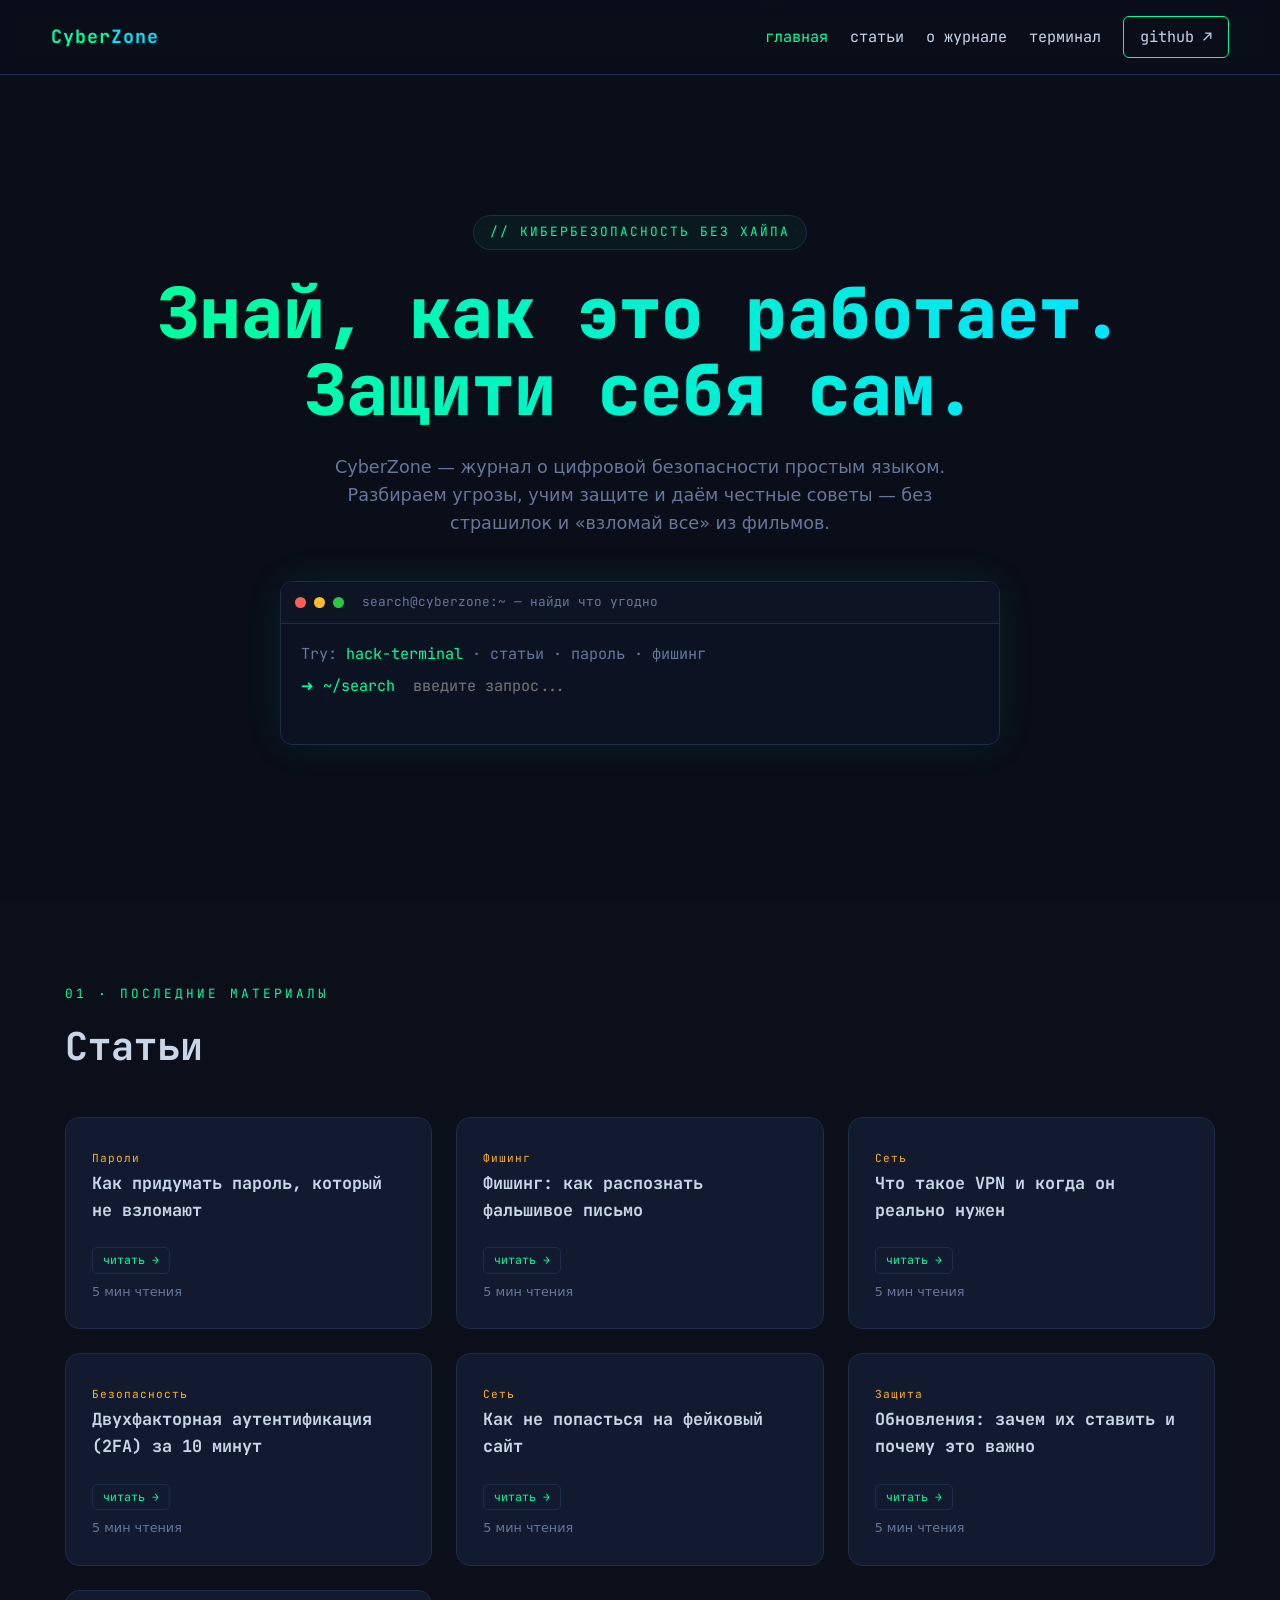
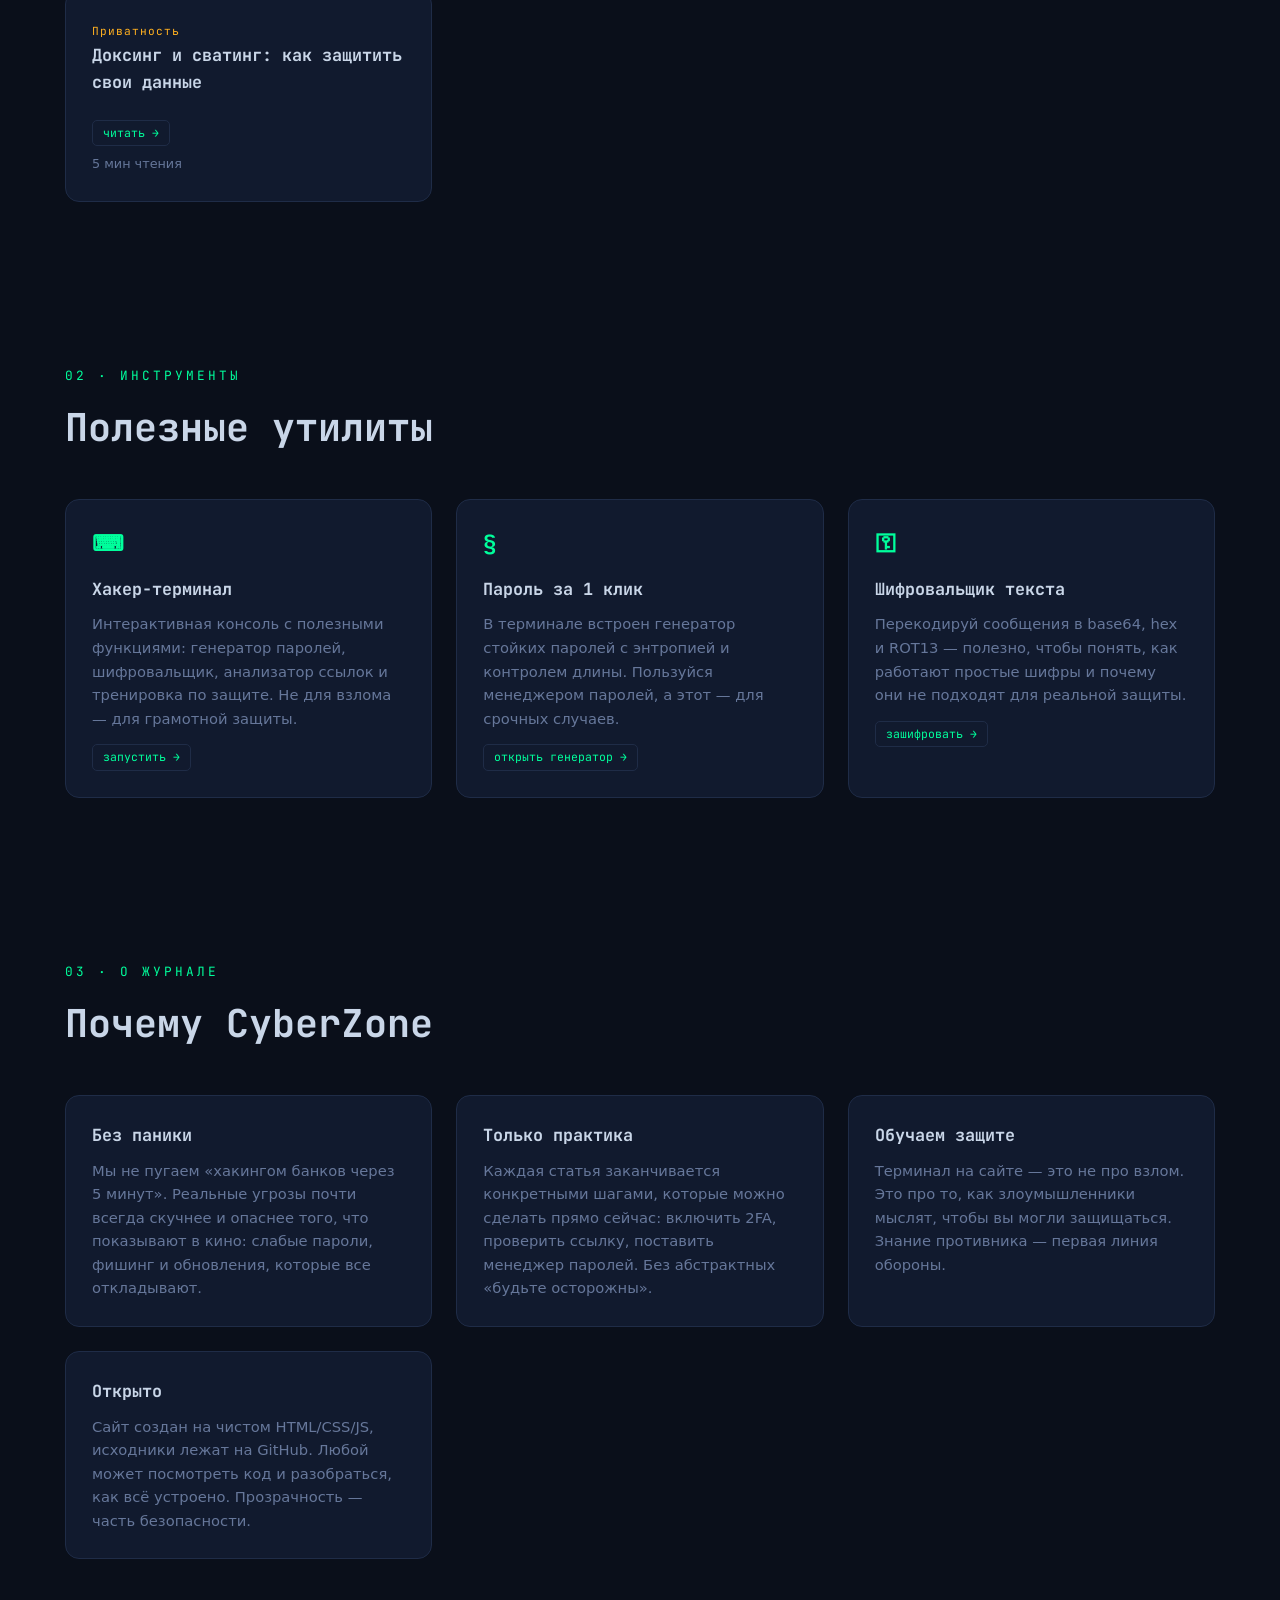
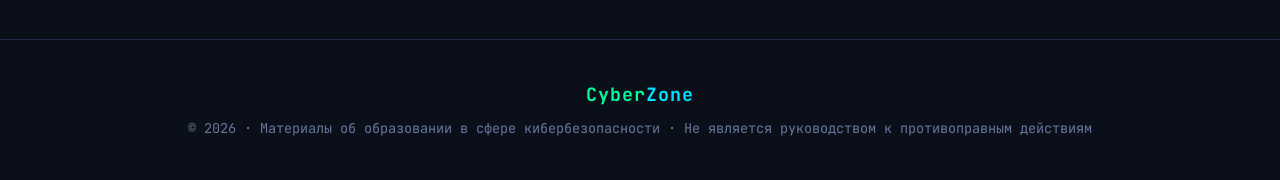
==== index.html @ 34a139d7 "CyberZone: ???????? ?????? ? ???????? ? ?????? ??????" ====
<!DOCTYPE html>
<html lang="ru">
<head>
<meta charset="UTF-8">
<meta name="viewport" content="width=device-width, initial-scale=1.0">
<meta name="description" content="CyberZone — журнал о кибербезопасности: статьи, утилиты, интерактивный хакер-терминал.">
<title>CyberZone — кибербезопасность без хайпа</title>
<link rel="stylesheet" href="css/style.css">
<link rel="preconnect" href="https://fonts.googleapis.com">
<link href="https://fonts.googleapis.com/css2?family=JetBrains+Mono:wght@400;700;800&display=swap" rel="stylesheet">
</head>
<body>
<canvas id="matrix"></canvas>

<nav>
  <a href="index.html" class="logo">Cyber<b>Zone</b></a>
  <div class="links">
    <a href="index.html">главная</a>
    <a href="index.html#articles">статьи</a>
    <a href="index.html#about">о журнале</a>
    <a href="hack-terminal.html">терминал</a>
    <a href="https://github.com" target="_blank" rel="noopener" class="gh-btn">github ↗</a>
  </div>
</nav>

<header class="hero">
  <span class="badge">// КИБЕРБЕЗОПАСНОСТЬ БЕЗ ХАЙПА</span>
  <h1>Знай, как это работает.<br>Защити себя сам.</h1>
  <p class="sub">CyberZone — журнал о цифровой безопасности простым языком. Разбираем угрозы, учим защите и даём честные советы — без страшилок и «взломай все» из фильмов.</p>

  <!-- Поисковая строка -->
  <div class="terminal-window" id="searchBox">
    <div class="tw-bar">
      <span class="dot r"></span><span class="dot y"></span><span class="dot g"></span>
      <span class="title">search@cyberzone:~ — найди что угодно</span>
    </div>
    <div class="tw-body">
      <div class="tw-line">Try: <span style="color:#00ff9c">hack-terminal</span> · статьи · пароль · фишинг</div>
      <div style="margin-top:8px">
        <span class="tw-prompt">➜ ~/search&nbsp;</span>
        <input id="searchInput" class="term-input" placeholder="введите запрос..." autocomplete="off">
      </div>
      <div id="searchResults" style="display:none"></div>
    </div>
  </div>
</header>

<section id="articles">
  <div class="wrap">
    <span class="sec-label">01 · Последние материалы</span>
    <h2 class="sec-title">Статьи</h2>
    <div class="grid g3" id="articlesGrid"><!-- инжектится из __ARTICLES__ --></div>
  </div>
</section>

<section id="tools-preview">
  <div class="wrap">
    <span class="sec-label">02 · Инструменты</span>
    <h2 class="sec-title">Полезные утилиты</h2>
    <div class="grid g3">
      <div class="card">
        <span class="icon">⌨</span>
        <h3>Хакер-терминал</h3>
        <p>Интерактивная консоль с полезными функциями: генератор паролей, шифровальщик, анализатор ссылок и тренировка по защите. Не для взлома — для грамотной защиты.</p>
        <a href="hack-terminal.html" class="sa"><span class="tag">запустить →</span></a>
      </div>
      <div class="card">
        <span class="icon">§</span>
        <h3>Пароль за 1 клик</h3>
        <p>В терминале встроен генератор стойких паролей с энтропией и контролем длины. Пользуйся менеджером паролей, а этот — для срочных случаев.</p>
        <a href="hack-terminal.html#password" class="sa"><span class="tag">открыть генератор →</span></a>
      </div>
      <div class="card">
        <span class="icon">⚿</span>
        <h3>Шифровальщик текста</h3>
        <p>Перекодируй сообщения в base64, hex и ROT13 — полезно, чтобы понять, как работают простые шифры и почему они не подходят для реальной защиты.</p>
        <a href="hack-terminal.html#cipher" class="sa"><span class="tag">зашифровать →</span></a>
      </div>
    </div>
  </div>
</section>

<section id="about">
  <div class="wrap">
    <span class="sec-label">03 · О журнале</span>
    <h2 class="sec-title">Почему CyberZone</h2>
    <div class="grid g2">
      <div class="card">
        <h3>Без паники</h3>
        <p>Мы не пугаем «хакингом банков через 5 минут». Реальные угрозы почти всегда скучнее и опаснее того, что показывают в кино: слабые пароли, фишинг и обновления, которые все откладывают.</p>
      </div>
      <div class="card">
        <h3>Только практика</h3>
        <p>Каждая статья заканчивается конкретными шагами, которые можно сделать прямо сейчас: включить 2FA, проверить ссылку, поставить менеджер паролей. Без абстрактных «будьте осторожны».</p>
      </div>
      <div class="card">
        <h3>Обучаем защите</h3>
        <p>Терминал на сайте — это не про взлом. Это про то, как злоумышленники мыслят, чтобы вы могли защищаться. Знание противника — первая линия обороны.</p>
      </div>
      <div class="card">
        <h3>Открыто</h3>
        <p>Сайт создан на чистом HTML/CSS/JS, исходники лежат на GitHub. Любой может посмотреть код и разобраться, как всё устроено. Прозрачность — часть безопасности.</p>
      </div>
    </div>
  </div>
</section>

<footer>
  <span class="logo">Cyber<b>Zone</b></span><br>
  © 2026 · Материалы об образовании в сфере кибербезопасности · Не является руководством к противоправным действиям
</footer>

<script>
window.__ARTICLES__=[
  {title:'Как придумать пароль, который не взломают', cat:'Пароли', file:'article-password', keywords:['пароль','password','2fa','взлом']},
  {title:'Фишинг: как распознать фальшивое письмо', cat:'Фишинг', file:'article-phishing', keywords:['фишинг','письмо','ссылка','обман']},
  {title:'Что такое VPN и когда он реально нужен', cat:'Сеть', file:'article-vpn', keywords:['vpn','сеть','анонимность','интернет']},
  {title:'Двухфакторная аутентификация (2FA) за 10 минут', cat:'Безопасность', file:'article-2fa', keywords:['2fa','аутентификация','смс','приложение']},
  {title:'Как не попасться на фейковый сайт', cat:'Сеть', file:'article-fakesite', keywords:['фейк','сайт','мошенники','домен']},
  {title:'Обновления: зачем их ставить и почему это важно', cat:'Защита', file:'article-updates', keywords:['обновление','патч','уязвимость','windows']},
  {title:'Доксинг и сватинг: как защитить свои данные', cat:'Приватность', file:'article-doxxing', keywords:['доксинг','докс','сватинг','приватность','личные данные','сваты']}
];
</script>
<script>
(function(){
  var grid=document.getElementById('articlesGrid');
  var arts=window.__ARTICLES__||[];
  window.__ARTICLES__=arts;
  arts.forEach(function(a){
    var c=document.createElement('div');
    c.className='card article-card';
    c.innerHTML=
      '<span class="cat">'+a.cat+'</span>'+
      '<h3>'+a.title+'</h3>'+
      '<a href="'+a.file+'.html"><span class="tag">читать →</span></a>'+
      '<div class="meta">5 мин чтения</div>';
    grid.appendChild(c);
  });
})();
</script>
<script src="js/main.js"></script>
</body>
</html>
---- css/style.css ----
:root{
  --bg:#0a0f1a;
  --bg2:#0d1424;
  --panel:#111a2e;
  --panel2:#16203a;
  --green:#00ff9c;
  --green-dim:#00b56c;
  --cyan:#00e5ff;
  --red:#ff4d6d;
  --orange:#ffb020;
  --text:#c9d6e8;
  --muted:#66779a;
  --line:#1f2c47;
  --mono:"JetBrains Mono","Consolas","Courier New",monospace;
  --sans:"Inter","Segoe UI",system-ui,sans-serif;
}
*{box-sizing:border-box;margin:0;padding:0}
html{scroll-behavior:smooth}
body{
  background:var(--bg);
  color:var(--text);
  font-family:var(--sans);
  line-height:1.6;
  overflow-x:hidden;
}
a{color:var(--cyan);text-decoration:none}
a:hover{text-decoration:underline}
::selection{background:rgba(0,255,156,.25)}
/* фоновый дождь */
#matrix{
  position:fixed;inset:0;z-index:0;
  opacity:.16;pointer-events:none;
}
/* навигация */
nav{
  position:fixed;top:0;left:0;right:0;z-index:50;
  display:flex;align-items:center;justify-content:space-between;
  padding:16px 4%;background:rgba(10,15,26,.85);
  backdrop-filter:blur(10px);border-bottom:1px solid var(--line);
}
.logo{font-family:var(--mono);font-weight:700;font-size:1.15rem;color:var(--green);letter-spacing:1px}
.logo b{color:var(--cyan)}
nav .links{display:flex;gap:22px;align-items:center}
nav .links a{color:var(--text);font-size:.95rem;font-family:var(--mono)}
nav .links a:hover{color:var(--green)}
.gh-btn{
  font-family:var(--mono);font-size:.85rem;
  padding:8px 16px;border:1px solid var(--green);
  color:var(--green);border-radius:6px;
}
.gh-btn:hover{background:rgba(0,255,156,.1);text-decoration:none}
/* герой */
.hero{
  position:relative;z-index:1;min-height:100vh;
  display:flex;flex-direction:column;justify-content:center;align-items:center;
  padding:120px 5% 60px;text-align:center;
}
.badge{
  font-family:var(--mono);font-size:.8rem;letter-spacing:2px;
  color:var(--green);border:1px solid var(--line);
  background:rgba(0,255,156,.05);padding:6px 16px;border-radius:999px;
  margin-bottom:24px;
}
.hero h1{
  font-size:clamp(2.2rem,6vw,4.4rem);
  font-family:var(--mono);
  font-weight:800;line-height:1.1;
  background:linear-gradient(90deg,var(--green),var(--cyan));
  -webkit-background-clip:text;background-clip:text;-webkit-text-fill-color:transparent;
}
.hero p.sub{max-width:640px;margin:24px auto 0;color:var(--muted);font-size:1.1rem}
.terminal-window{
  margin-top:44px;max-width:720px;width:100%;
  background:rgba(13,20,36,.9);border:1px solid var(--line);
  border-radius:12px;overflow:hidden;text-align:left;
  box-shadow:0 0 40px rgba(0,255,156,.08);
}
.tw-bar{
  display:flex;align-items:center;gap:8px;padding:10px 14px;
  background:#0d1424;border-bottom:1px solid var(--line);
}
.tw-bar .dot{width:11px;height:11px;border-radius:50%}
.tw-bar .r{background:#ff5f57}.tw-bar .y{background:#febc2e}.tw-bar .g{background:#28c840}
.tw-bar span.title{margin-left:10px;font-family:var(--mono);font-size:.8rem;color:var(--muted)}
.tw-body{padding:18px 20px;font-family:var(--mono);font-size:.95rem;min-height:120px}
.tw-line{color:var(--muted)}
.tw-prompt{color:var(--green)}
.term-input{
  background:transparent;border:none;outline:none;color:var(--green);
  font-family:var(--mono);font-size:.95rem;width:60%;caret-color:var(--green);
}
/* секции */
section{position:relative;z-index:1;padding:80px 5%}
.wrap{max-width:1150px;margin:0 auto}
.sec-label{font-family:var(--mono);font-size:.8rem;color:var(--green);letter-spacing:3px;text-transform:uppercase}
.sec-title{font-size:clamp(1.6rem,3.5vw,2.4rem);font-family:var(--mono);font-weight:700;margin:10px 0 40px}
.grid{display:grid;gap:24px}
.g2{grid-template-columns:repeat(auto-fit,minmax(280px,1fr))}
.g3{grid-template-columns:repeat(auto-fit,minmax(300px,1fr))}
.card{
  background:var(--panel);border:1px solid var(--line);border-radius:14px;
  padding:26px;transition:.25s;position:relative;overflow:hidden;
}
.card:hover{transform:translateY(-4px);border-color:var(--green);box-shadow:0 10px 40px rgba(0,255,156,.12)}
.card .icon{font-family:var(--mono);color:var(--green);font-size:1.4rem;font-weight:700;display:block;margin-bottom:14px}
.card h3{font-family:var(--mono);font-size:1.05rem;margin-bottom:10px}
.card p{color:var(--muted);font-size:.92rem}
.card .tag{
  display:inline-block;margin-top:14px;font-family:var(--mono);font-size:.72rem;
  color:var(--green);border:1px solid var(--line);padding:3px 10px;border-radius:5px;
}
.card a.sa{color:var(--text)}
.card a.sa:hover{text-decoration:none;color:var(--green)}
/* статьи */
.article-card{position:relative}
.article-card .cat{font-family:var(--mono);font-size:.7rem;letter-spacing:1px;color:var(--orange)}
.article-card .meta{color:var(--muted);font-size:.8rem;margin-top:8px}
/* html-статья */
.art-panel{
  background:var(--panel);border:1px solid var(--line);border-radius:14px;padding:32px;
}
.art-panel h1{font-family:var(--mono);font-size:1.8rem;margin-bottom:8px}
.art-panel .art-meta{color:var(--muted);font-family:var(--mono);font-size:.85rem;margin-bottom:24px}
.art-panel h2{font-family:var(--mono);font-size:1.3rem;color:var(--green);margin:28px 0 12px}
.art-panel p{margin:14px 0;color:var(--text)}
.art-panel ul{margin:12px 0 12px 22px;color:var(--text)}
.art-panel li{margin:6px 0}
.art-panel code{
  background:#0d1424;border:1px solid var(--line);padding:2px 7px;border-radius:4px;
  font-family:var(--mono);font-size:.85em;color:var(--green);
}
.art-panel pre{
  background:#0d1424;border:1px solid var(--line);border-radius:10px;padding:16px;overflow-x:auto;margin:16px 0;
}
.art-panel pre code{background:none;border:none;padding:0;color:var(--text);font-size:.85rem}
.callout{
  border-left:3px solid var(--green);background:rgba(0,255,156,.05);
  padding:14px 18px;border-radius:0 8px 8px 0;margin:20px 0;color:var(--text);
}
.callout.warn{border-color:var(--orange);background:rgba(255,176,32,.05)}
.back{display:inline-block;margin-bottom:20px;font-family:var(--mono)}
/* футер */
footer{
  position:relative;z-index:1;text-align:center;padding:40px 5%;
  border-top:1px solid var(--line);color:var(--muted);font-family:var(--mono);font-size:.85rem;
}
footer .logo{margin-bottom:8px;display:inline-block}
/* terminal page */
.terms-wrap{display:grid;grid-template-columns:repeat(auto-fit,minmax(280px,1fr));gap:20px;margin-top:16px}
.tool-card{background:var(--panel);border:1px solid var(--line);border-radius:12px;padding:22px}
.tool-card h3{font-family:var(--mono);font-size:1rem;margin-bottom:6px;color:var(--cyan)}
.tool-card p{color:var(--muted);font-size:.85rem;margin-bottom:12px}
.btn{
  font-family:var(--mono);font-size:.85rem;padding:8px 14px;border-radius:6px;cursor:pointer;
  border:1px solid var(--green);background:transparent;color:var(--green);
}
.btn:hover{background:rgba(0,255,156,.12)}
.btn.red{border-color:var(--red);color:var(--red)}
.btn.red:hover{background:rgba(255,77,109,.12)}
.btn.cyan{border-color:var(--cyan);color:var(--cyan)}
.btn.cyan:hover{background:rgba(0,229,255,.12)}
.btn.sm{padding:5px 10px;font-size:.75rem}
.field{
  width:100%;background:#0d1424;border:1px solid var(--line);border-radius:8px;
  padding:10px 12px;color:var(--text);font-family:var(--mono);font-size:.9rem;margin-bottom:10px;
}
textarea.field{min-height:80px;resize:vertical}
.field:focus{outline:none;border-color:var(--green)}
.output{
  margin-top:12px;background:#060a12;border:1px solid var(--line);border-radius:8px;
  padding:12px;font-family:var(--mono);font-size:.85rem;color:var(--green);
  min-height:46px;word-break:break-all;white-space:pre-wrap;
}
output .err{color:var(--red)}
/* анимированный статус хака */
.hack-status{display:none}
.hack-progress{margin-top:14px}
.bar{height:8px;background:#0d1424;border-radius:4px;overflow:hidden;border:1px solid var(--line)}
.bar i{display:block;height:100%;width:0%;background:linear-gradient(90deg,var(--green),var(--cyan));transition:width .3s}
/* консольный блок на главной */
#termOut{white-space:pre-wrap}
@media(max-width:640px){
  nav .links{gap:12px}
  nav .links a{font-size:.8rem}
  .gh-btn{display:none}
}
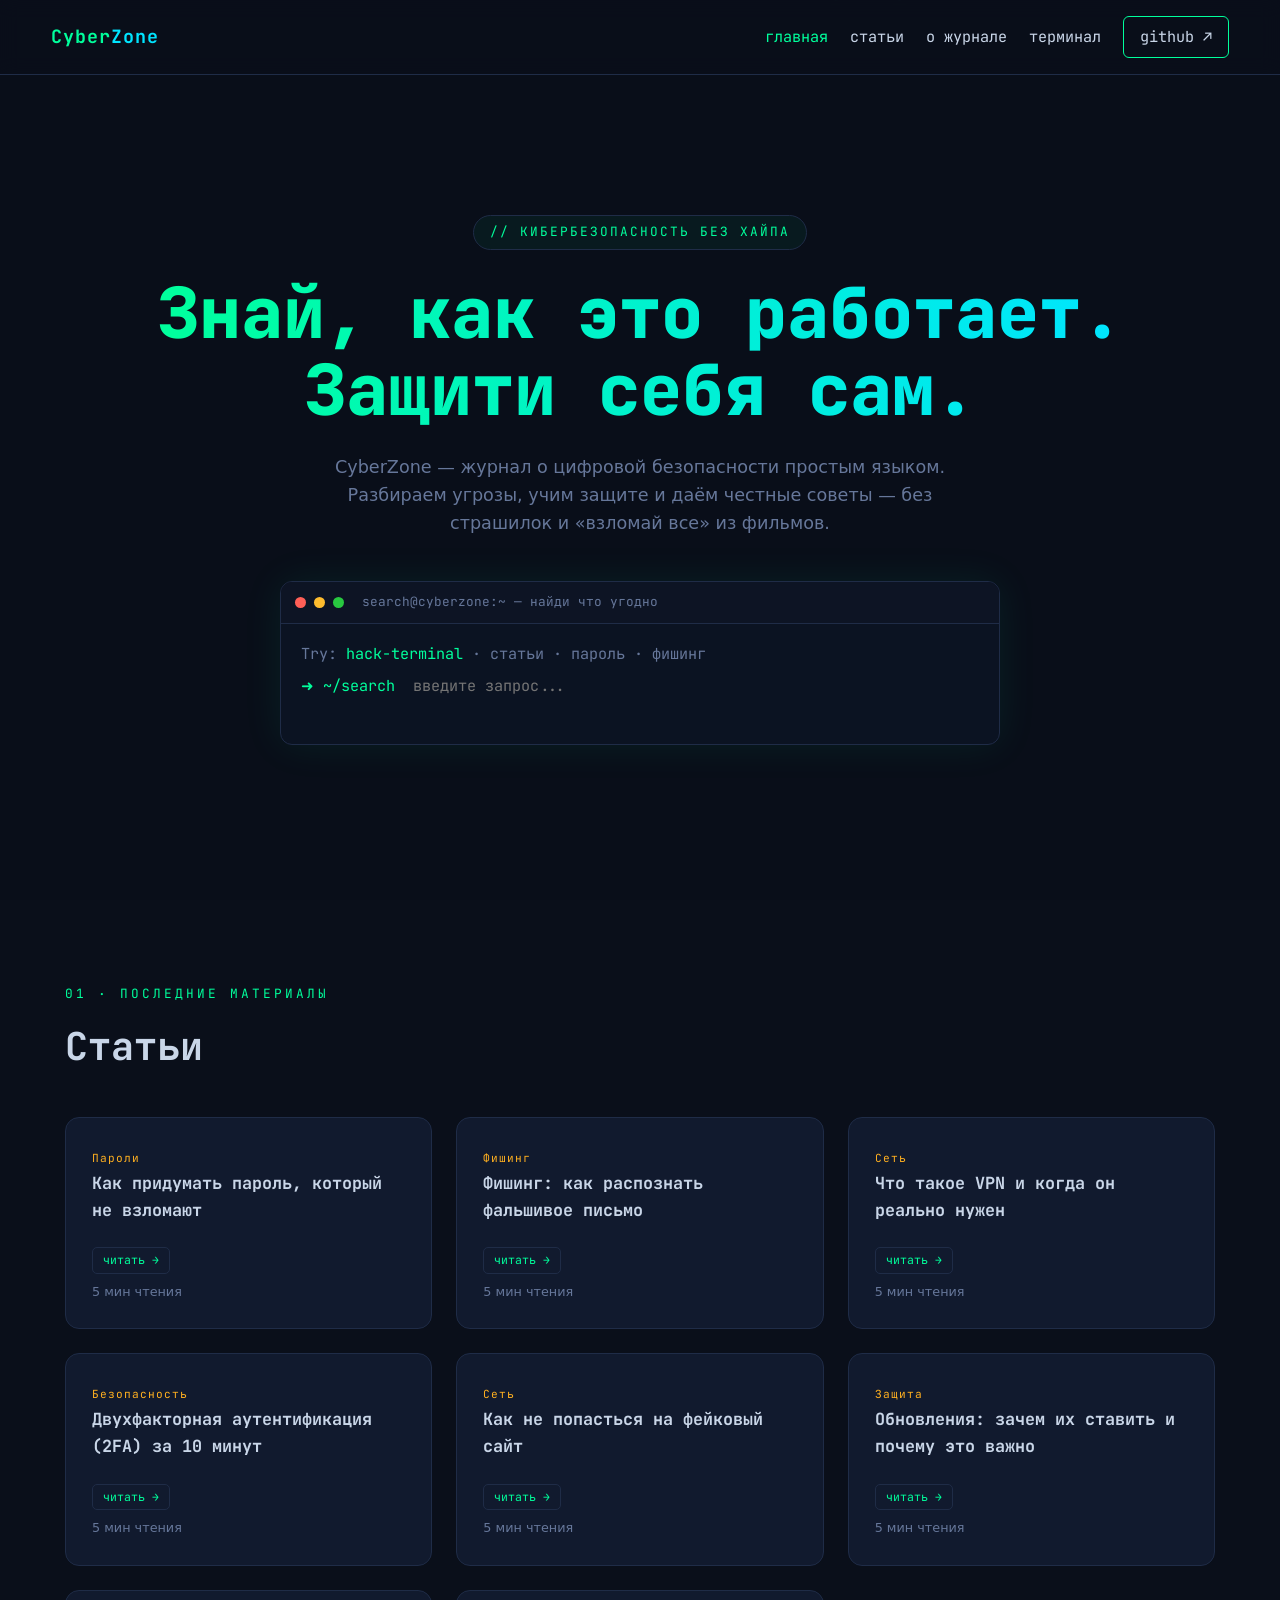
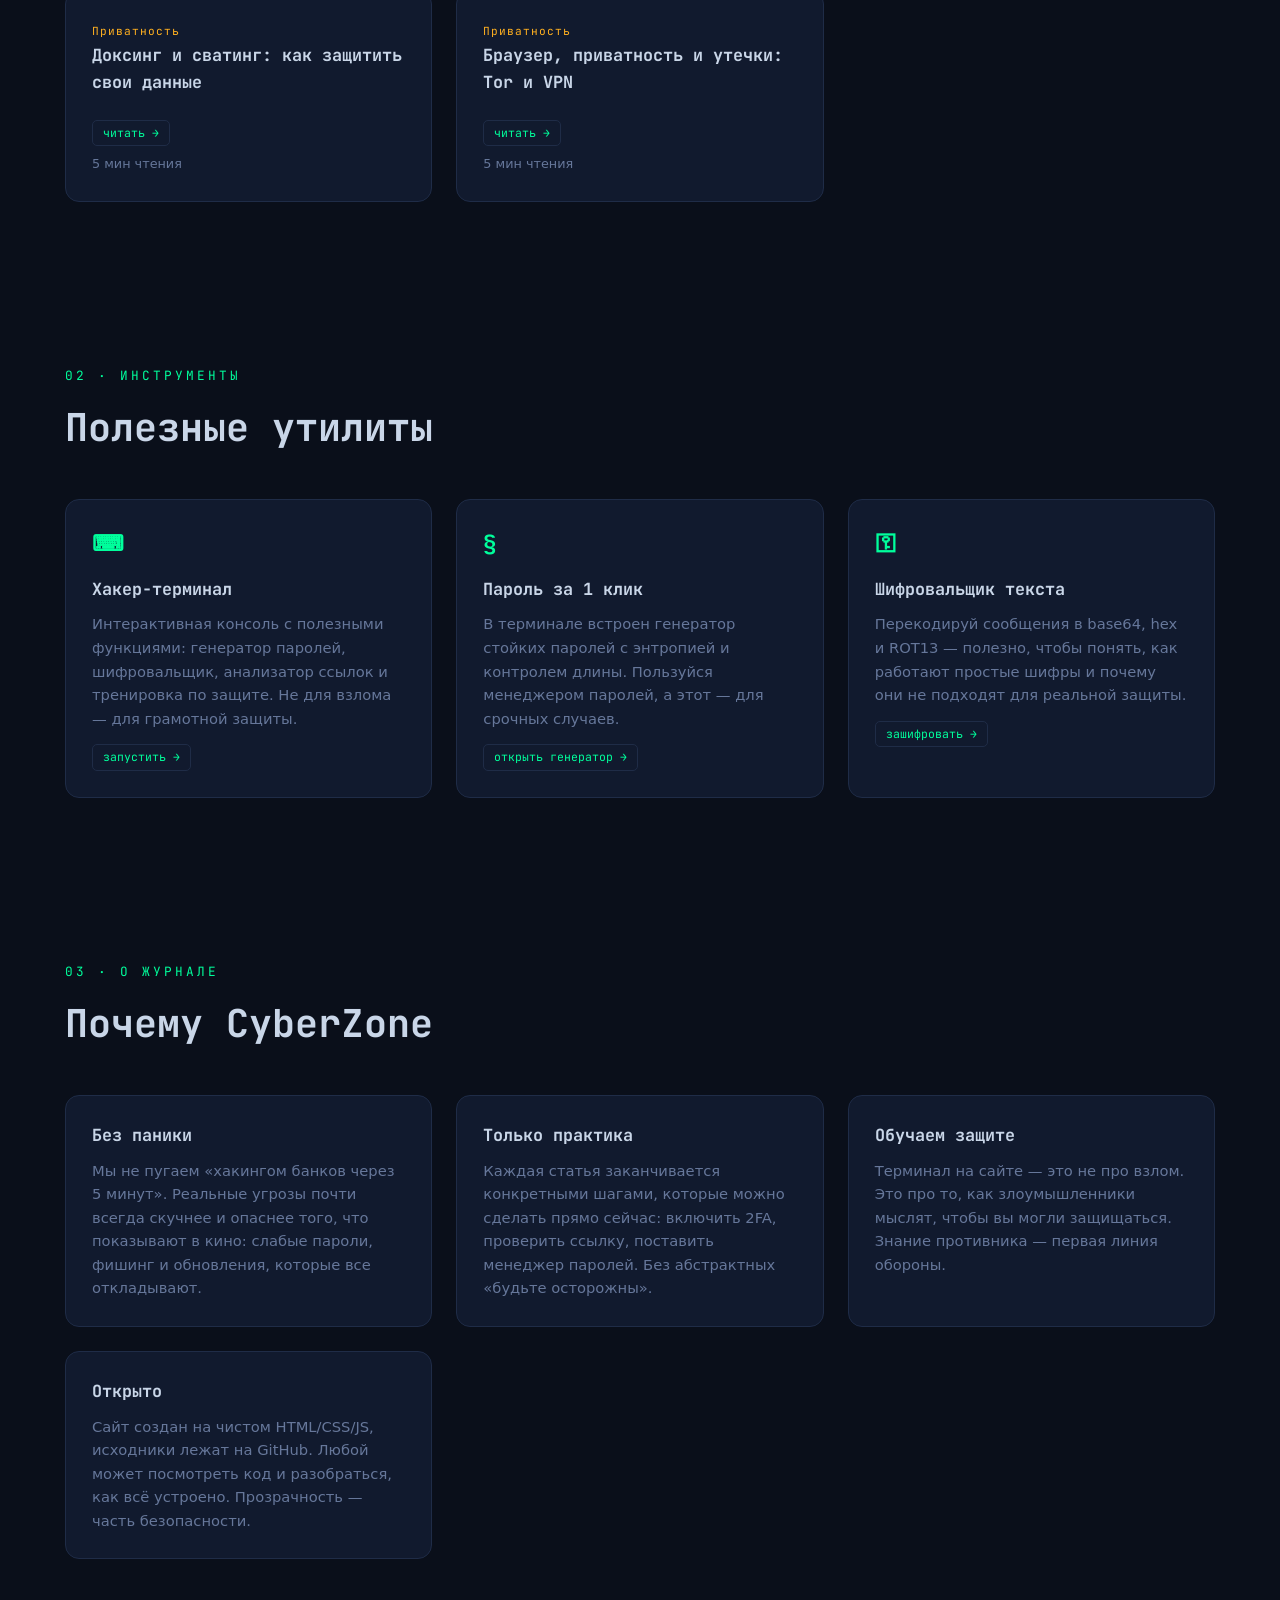
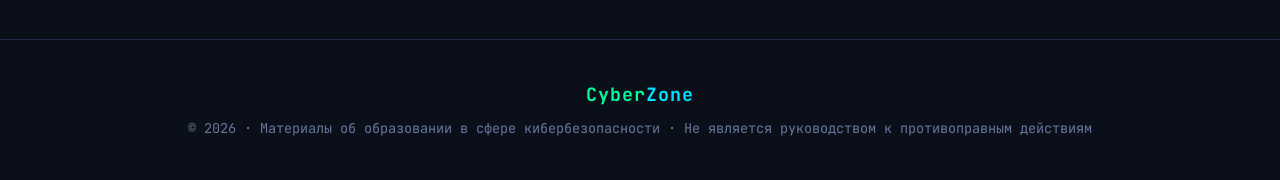
==== commit 9bdce7f0: "CyberZone: ???????? ?????? ? ??????????? ?????????, Tor ? VPN" ====
--- a/index.html
+++ b/index.html
@@ -118,7 +118,8 @@
   {title:'Двухфакторная аутентификация (2FA) за 10 минут', cat:'Безопасность', file:'article-2fa', keywords:['2fa','аутентификация','смс','приложение']},
   {title:'Как не попасться на фейковый сайт', cat:'Сеть', file:'article-fakesite', keywords:['фейк','сайт','мошенники','домен']},
   {title:'Обновления: зачем их ставить и почему это важно', cat:'Защита', file:'article-updates', keywords:['обновление','патч','уязвимость','windows']},
-  {title:'Доксинг и сватинг: как защитить свои данные', cat:'Приватность', file:'article-doxxing', keywords:['доксинг','докс','сватинг','приватность','личные данные','сваты']}
+  {title:'Доксинг и сватинг: как защитить свои данные', cat:'Приватность', file:'article-doxxing', keywords:['доксинг','докс','сватинг','приватность','личные данные','сваты']},
+  {title:'Браузер, приватность и утечки: Tor и VPN', cat:'Приватность', file:'article-browsers', keywords:['браузер','tor','vpn','утечка','приватность','анонимность','трафик']}
 ];
 </script>
 <script>
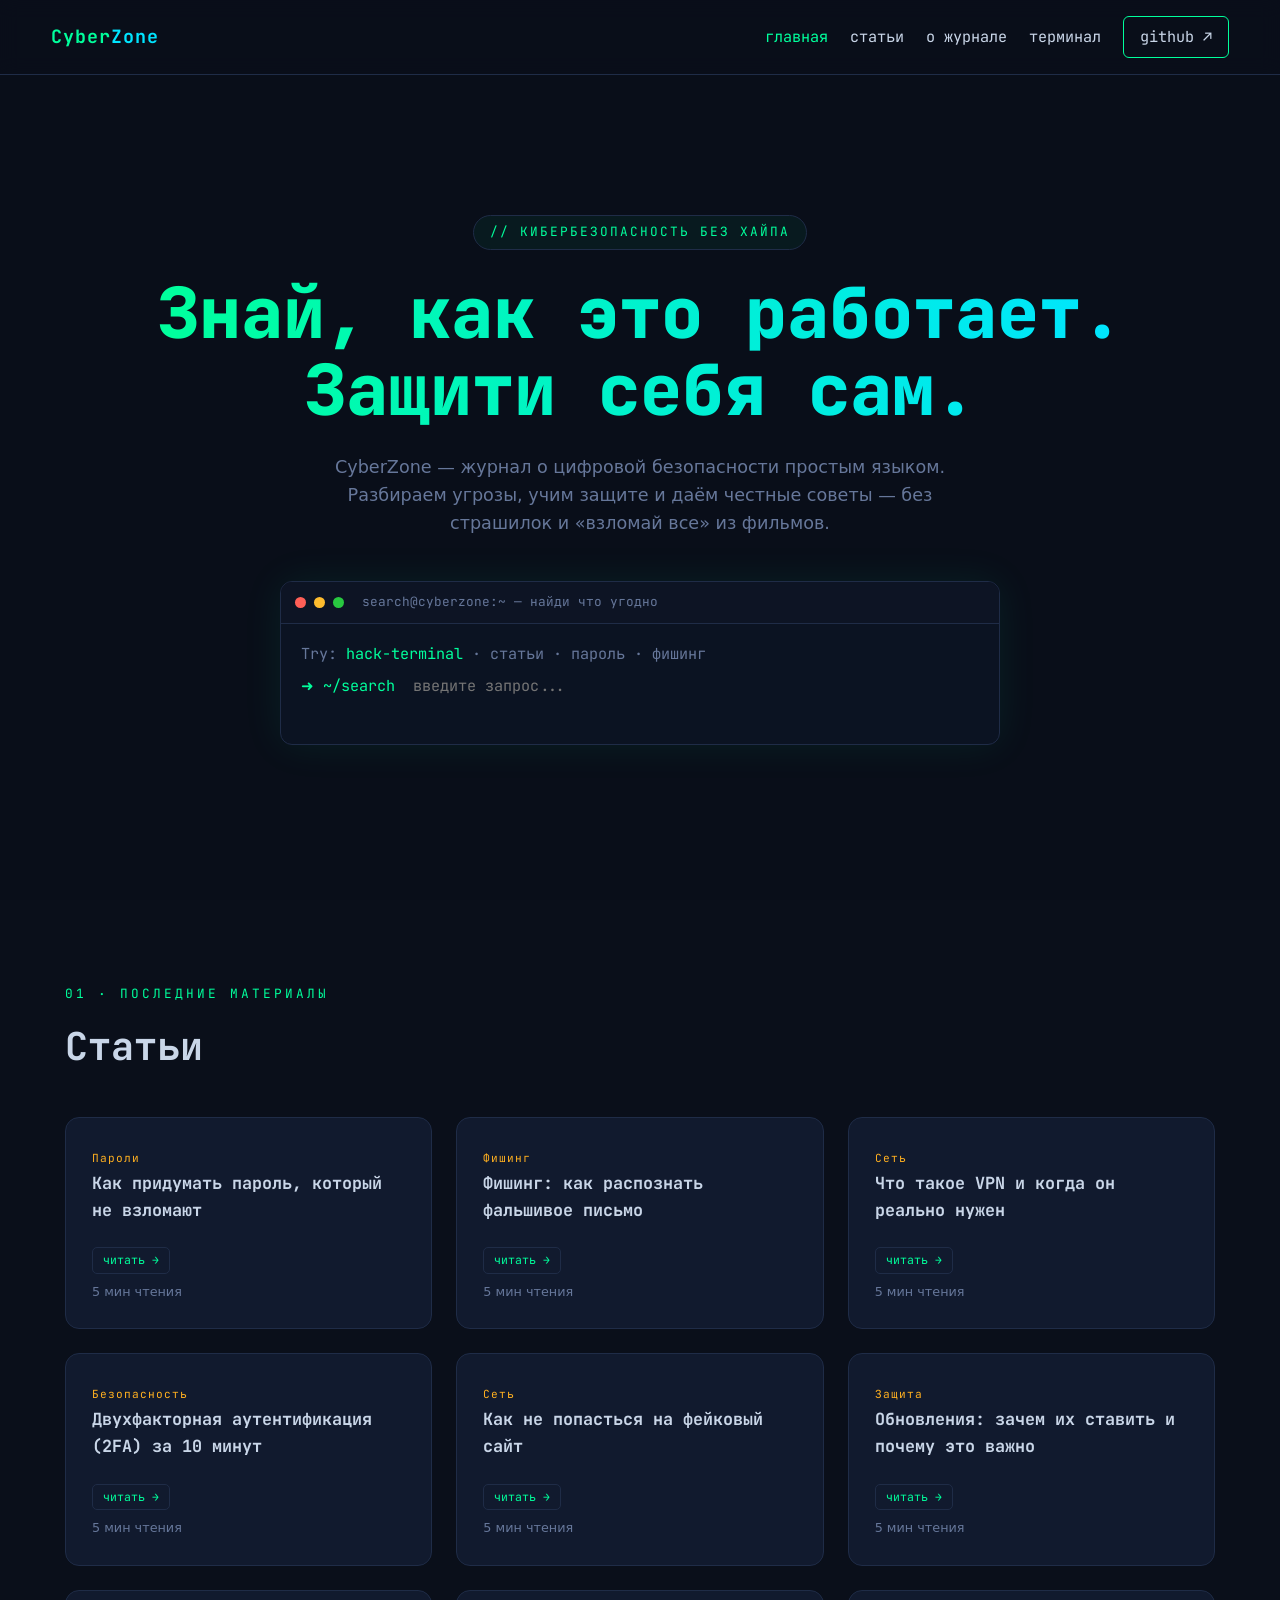
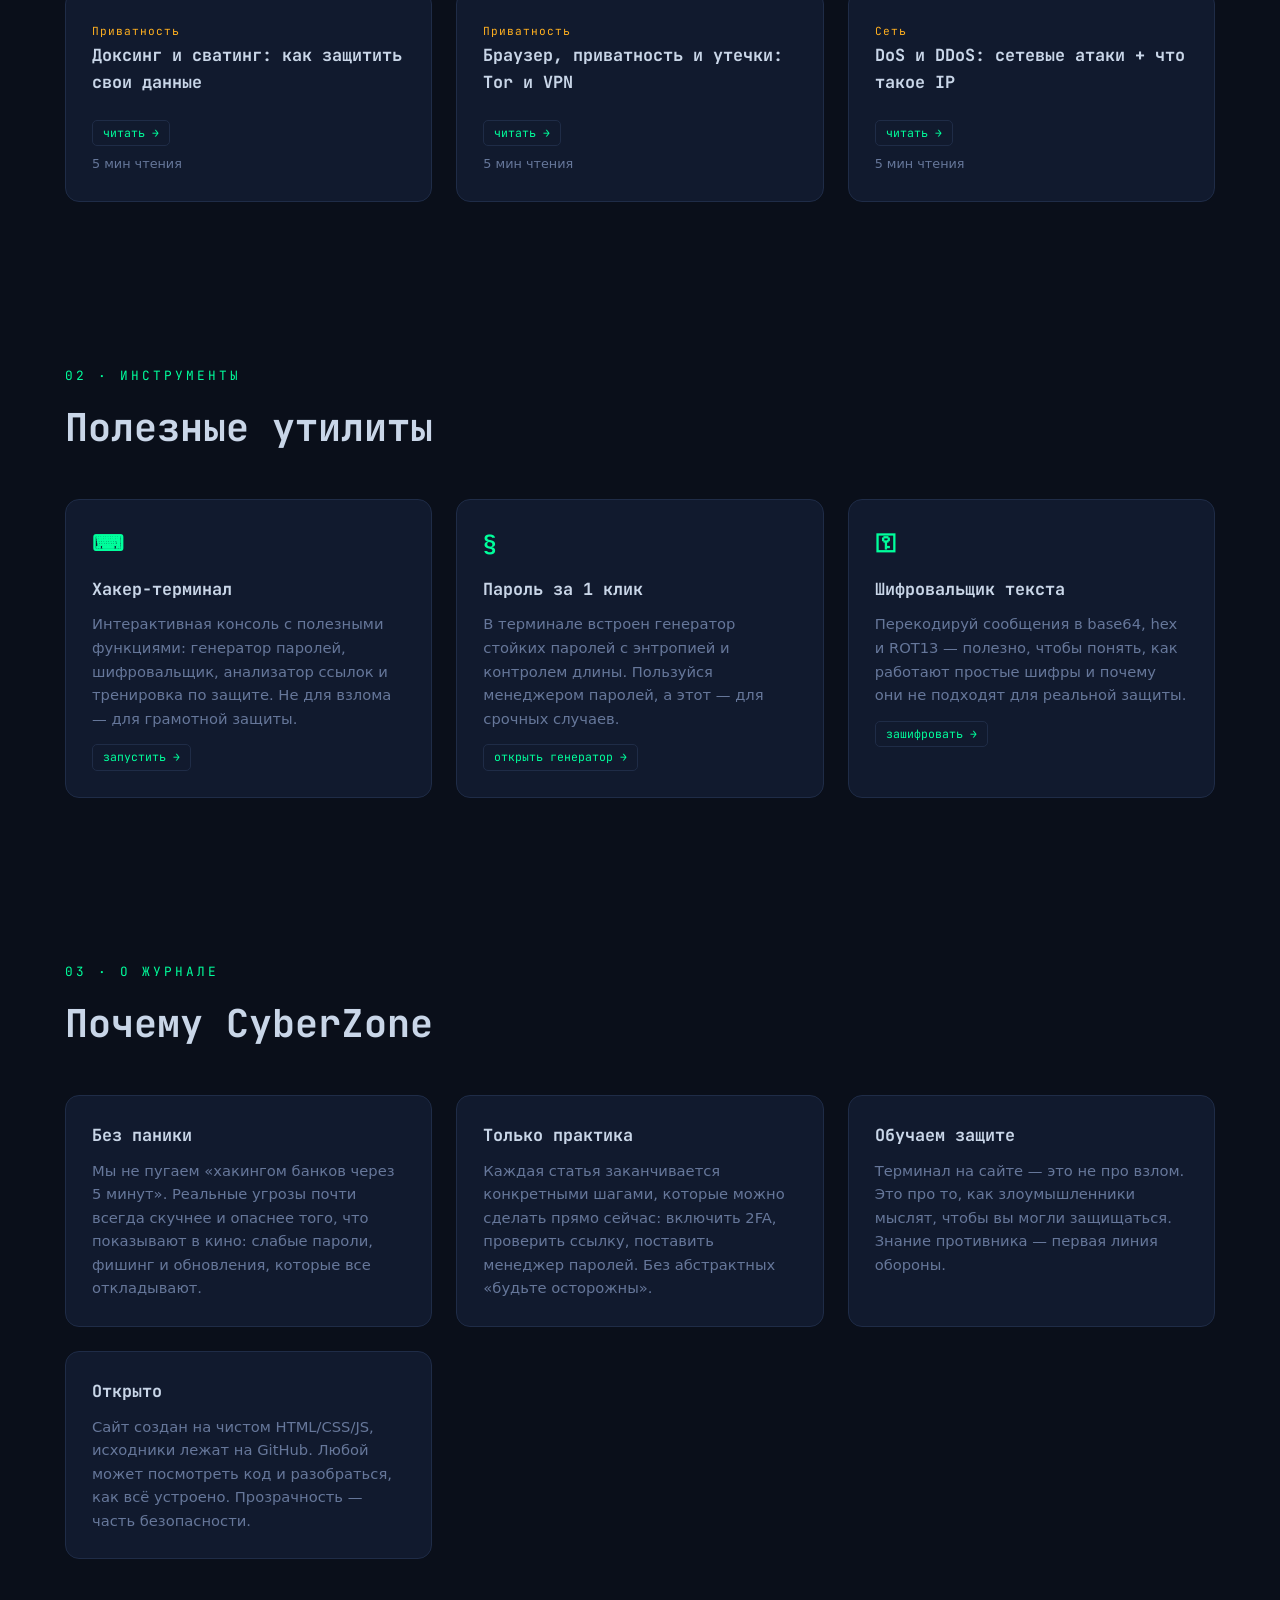
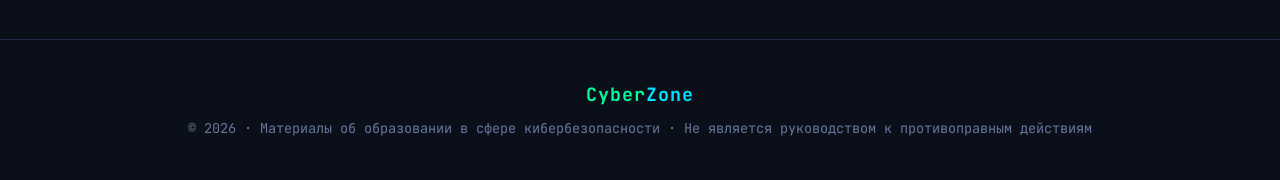
==== commit ff0bc673: "CyberZone: ???????? ?????? ? DoS/DDoS, IP ? ??????????" ====
--- a/index.html
+++ b/index.html
@@ -119,7 +119,8 @@
   {title:'Как не попасться на фейковый сайт', cat:'Сеть', file:'article-fakesite', keywords:['фейк','сайт','мошенники','домен']},
   {title:'Обновления: зачем их ставить и почему это важно', cat:'Защита', file:'article-updates', keywords:['обновление','патч','уязвимость','windows']},
   {title:'Доксинг и сватинг: как защитить свои данные', cat:'Приватность', file:'article-doxxing', keywords:['доксинг','докс','сватинг','приватность','личные данные','сваты']},
-  {title:'Браузер, приватность и утечки: Tor и VPN', cat:'Приватность', file:'article-browsers', keywords:['браузер','tor','vpn','утечка','приватность','анонимность','трафик']}
+  {title:'Браузер, приватность и утечки: Tor и VPN', cat:'Приватность', file:'article-browsers', keywords:['браузер','tor','vpn','утечка','приватность','анонимность','трафик']},
+  {title:'DoS и DDoS: сетевые атаки + что такое IP', cat:'Сеть', file:'article-ddos', keywords:['ddos','dos','атака','ip','сеть','провайдер','ботнет','защита']}
 ];
 </script>
 <script>
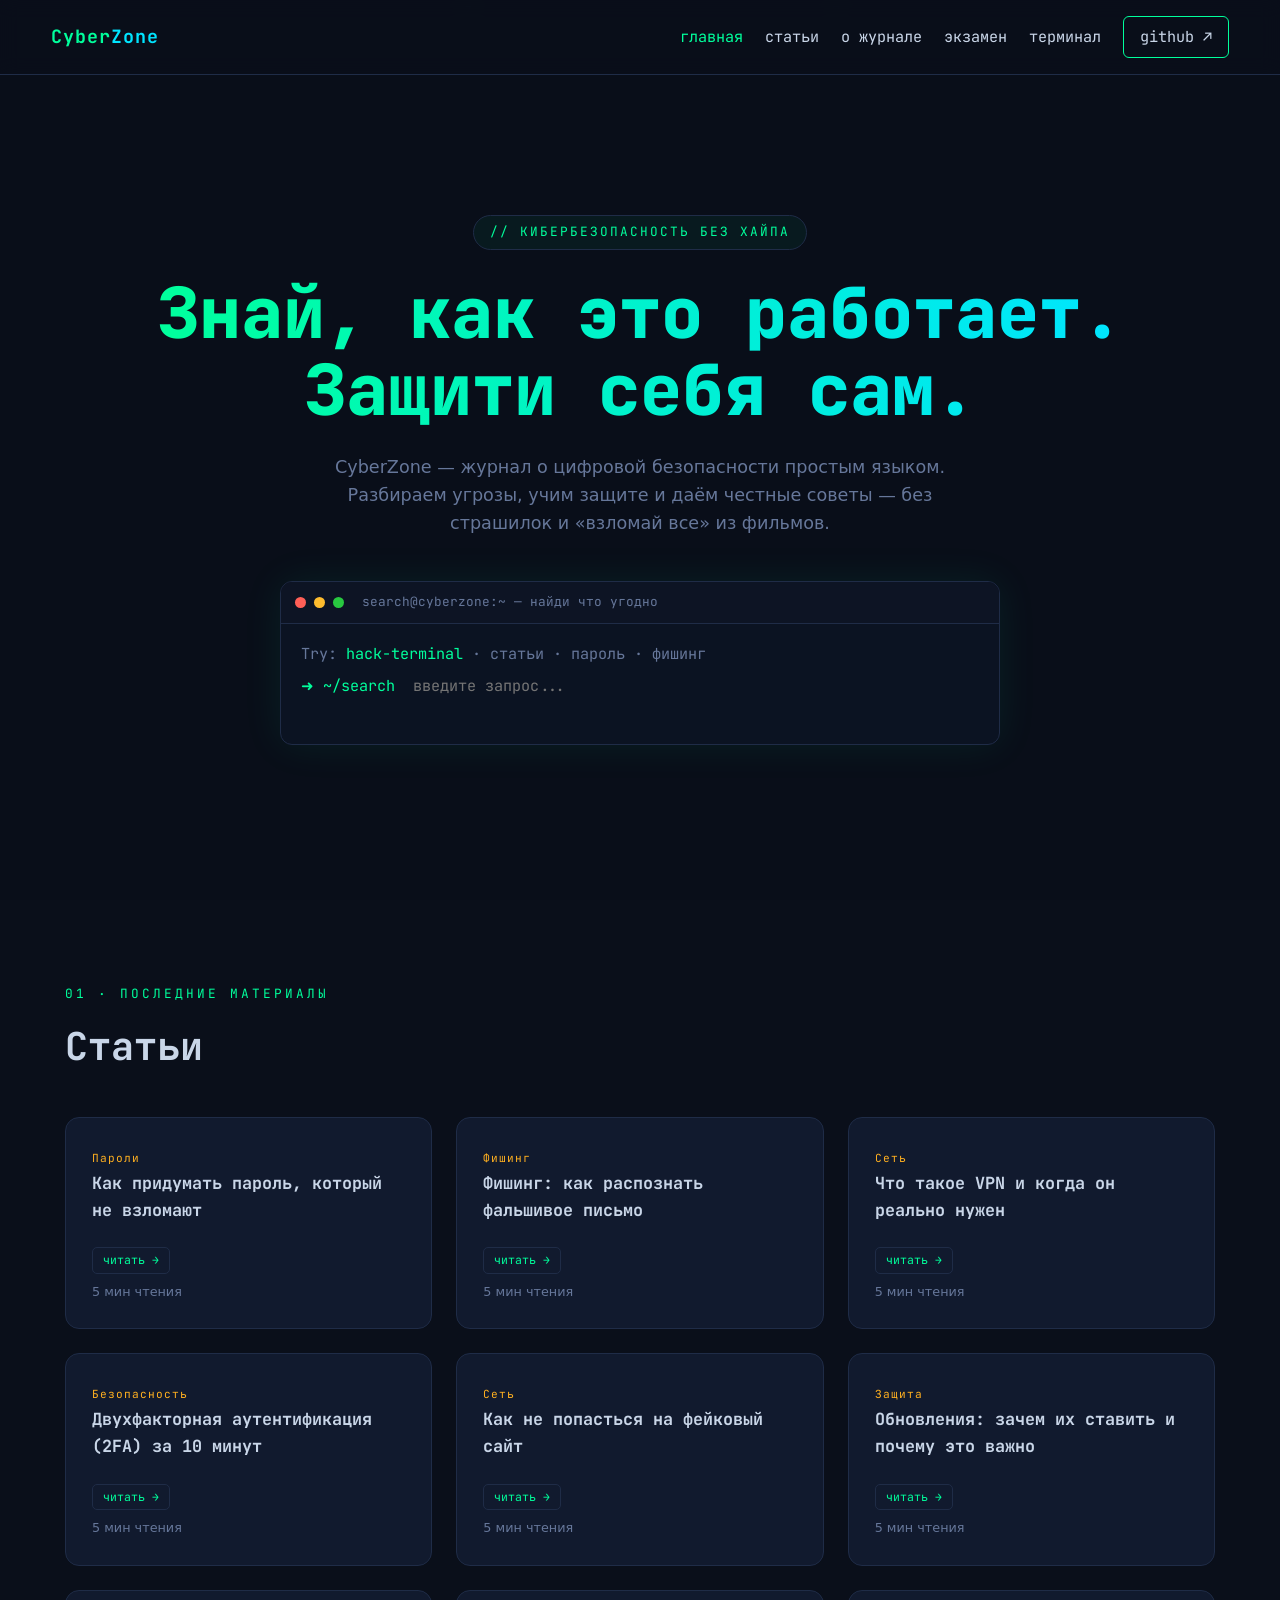
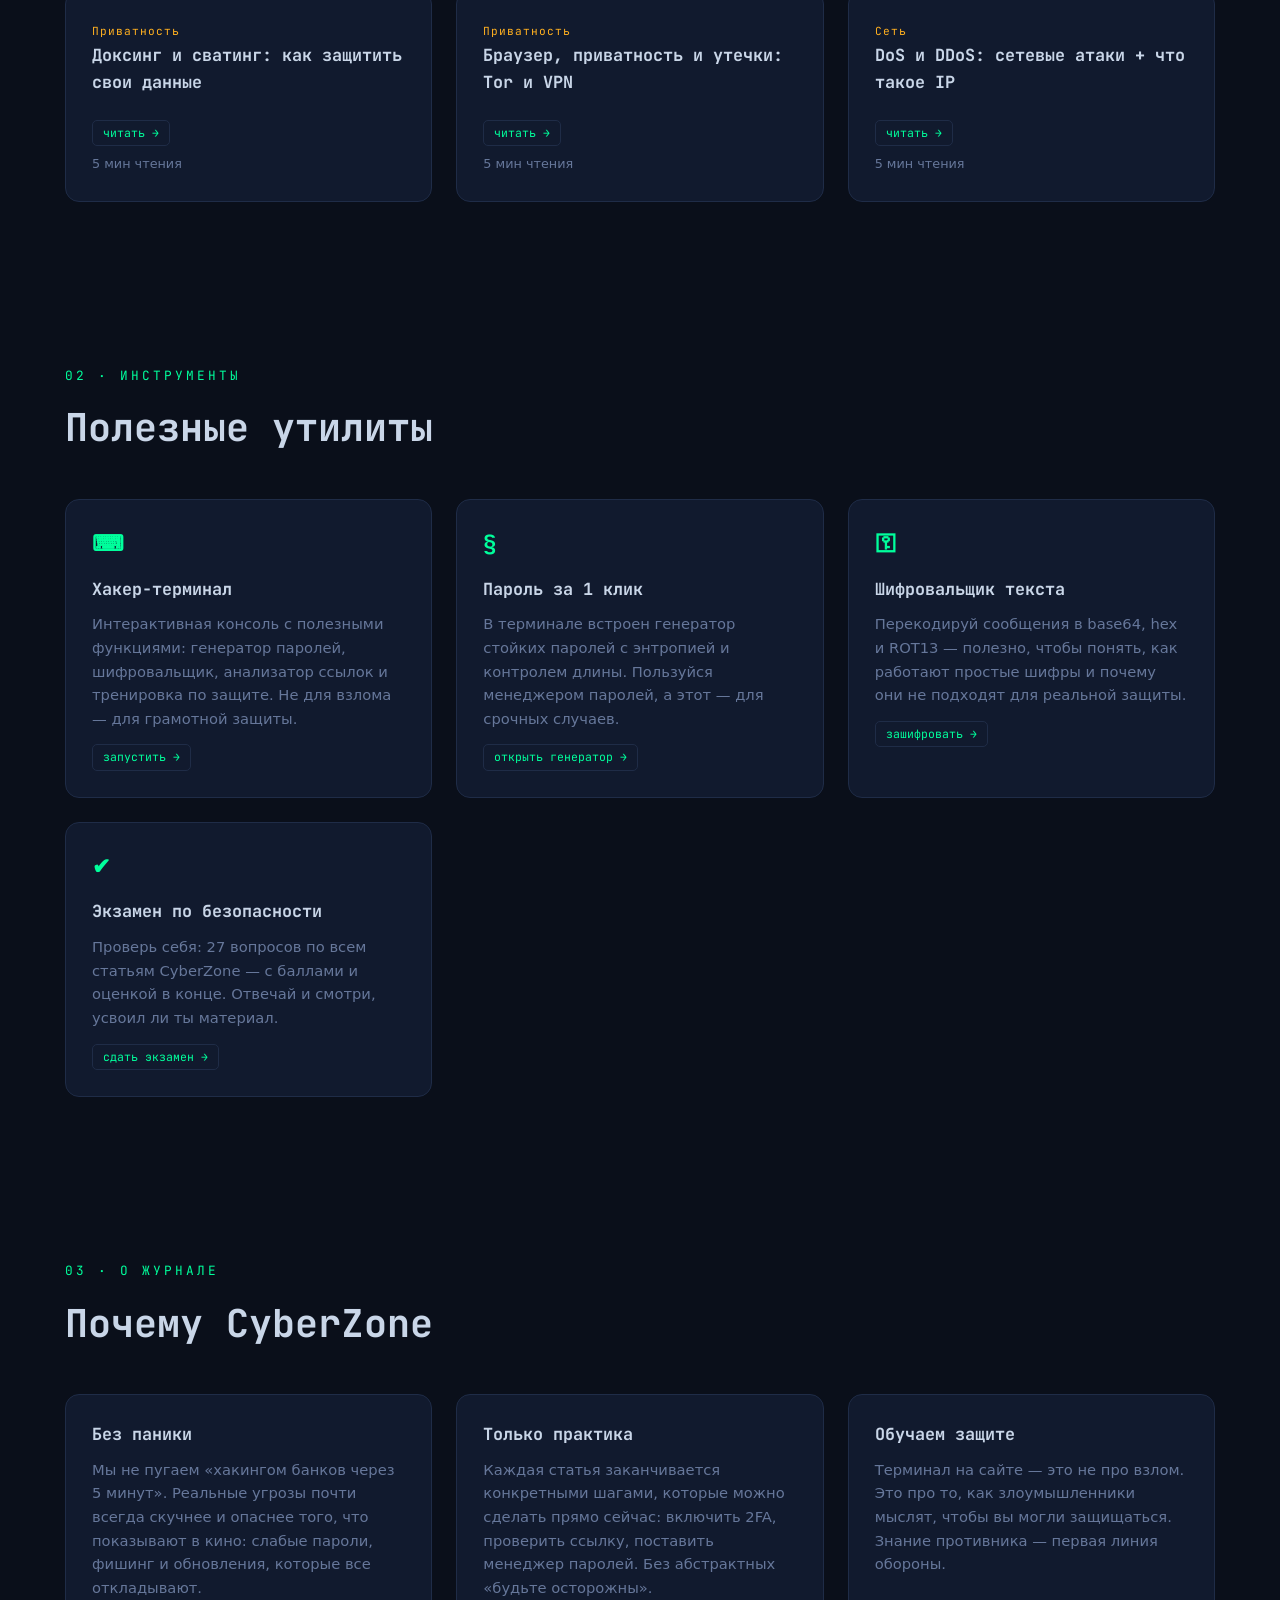
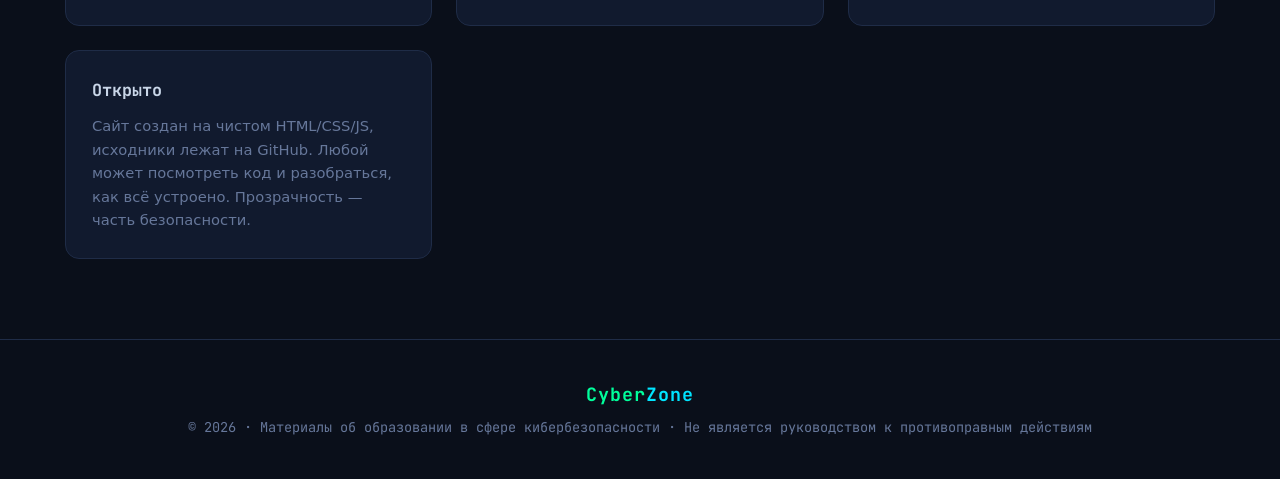
==== commit c7159d00: "CyberZone: ???????? ??????? ?? ???? ??????? ? ???????" ====
--- a/index.html
+++ b/index.html
@@ -18,6 +18,7 @@
     <a href="index.html">главная</a>
     <a href="index.html#articles">статьи</a>
     <a href="index.html#about">о журнале</a>
+    <a href="exam.html">экзамен</a>
     <a href="hack-terminal.html">терминал</a>
     <a href="https://github.com" target="_blank" rel="noopener" class="gh-btn">github ↗</a>
   </div>
@@ -75,6 +76,12 @@
         <h3>Шифровальщик текста</h3>
         <p>Перекодируй сообщения в base64, hex и ROT13 — полезно, чтобы понять, как работают простые шифры и почему они не подходят для реальной защиты.</p>
         <a href="hack-terminal.html#cipher" class="sa"><span class="tag">зашифровать →</span></a>
+      </div>
+      <div class="card">
+        <span class="icon">✔</span>
+        <h3>Экзамен по безопасности</h3>
+        <p>Проверь себя: 27 вопросов по всем статьям CyberZone — с баллами и оценкой в конце. Отвечай и смотри, усвоил ли ты материал.</p>
+        <a href="exam.html" class="sa"><span class="tag">сдать экзамен →</span></a>
       </div>
     </div>
   </div>
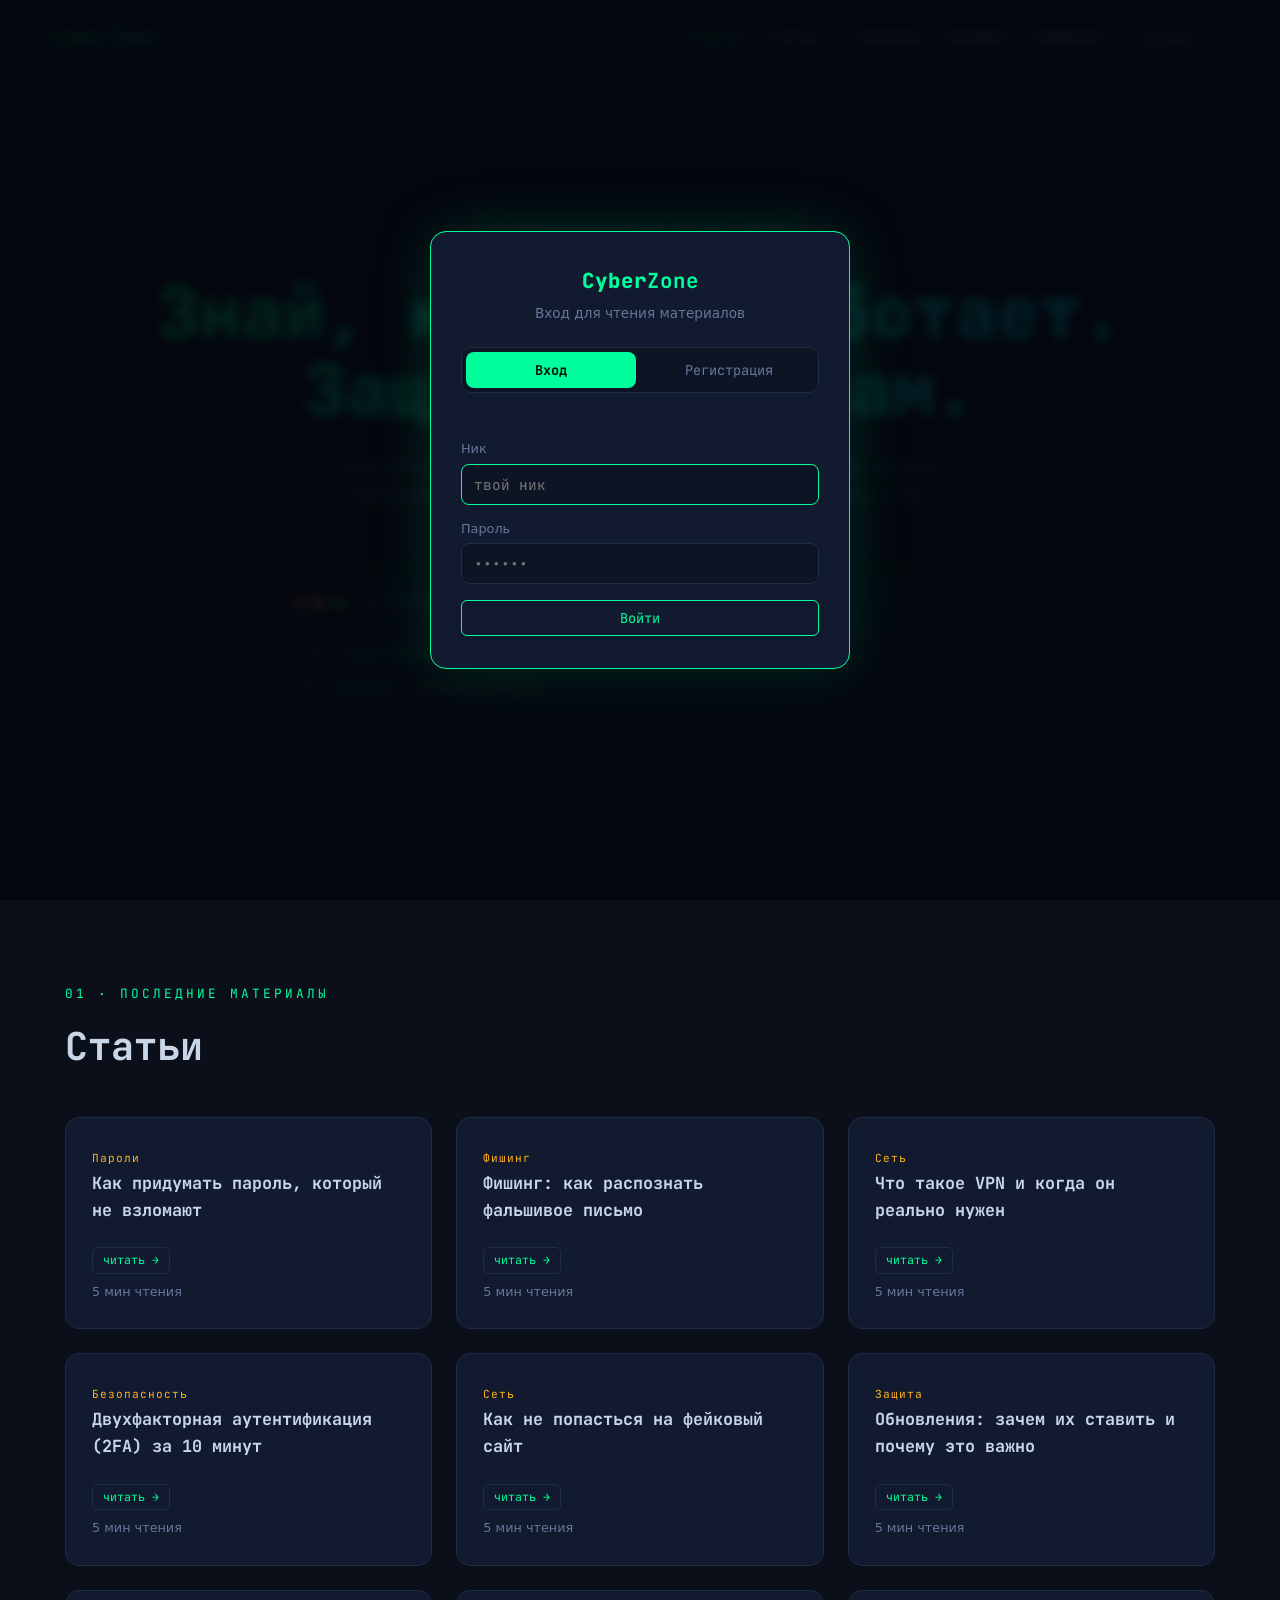
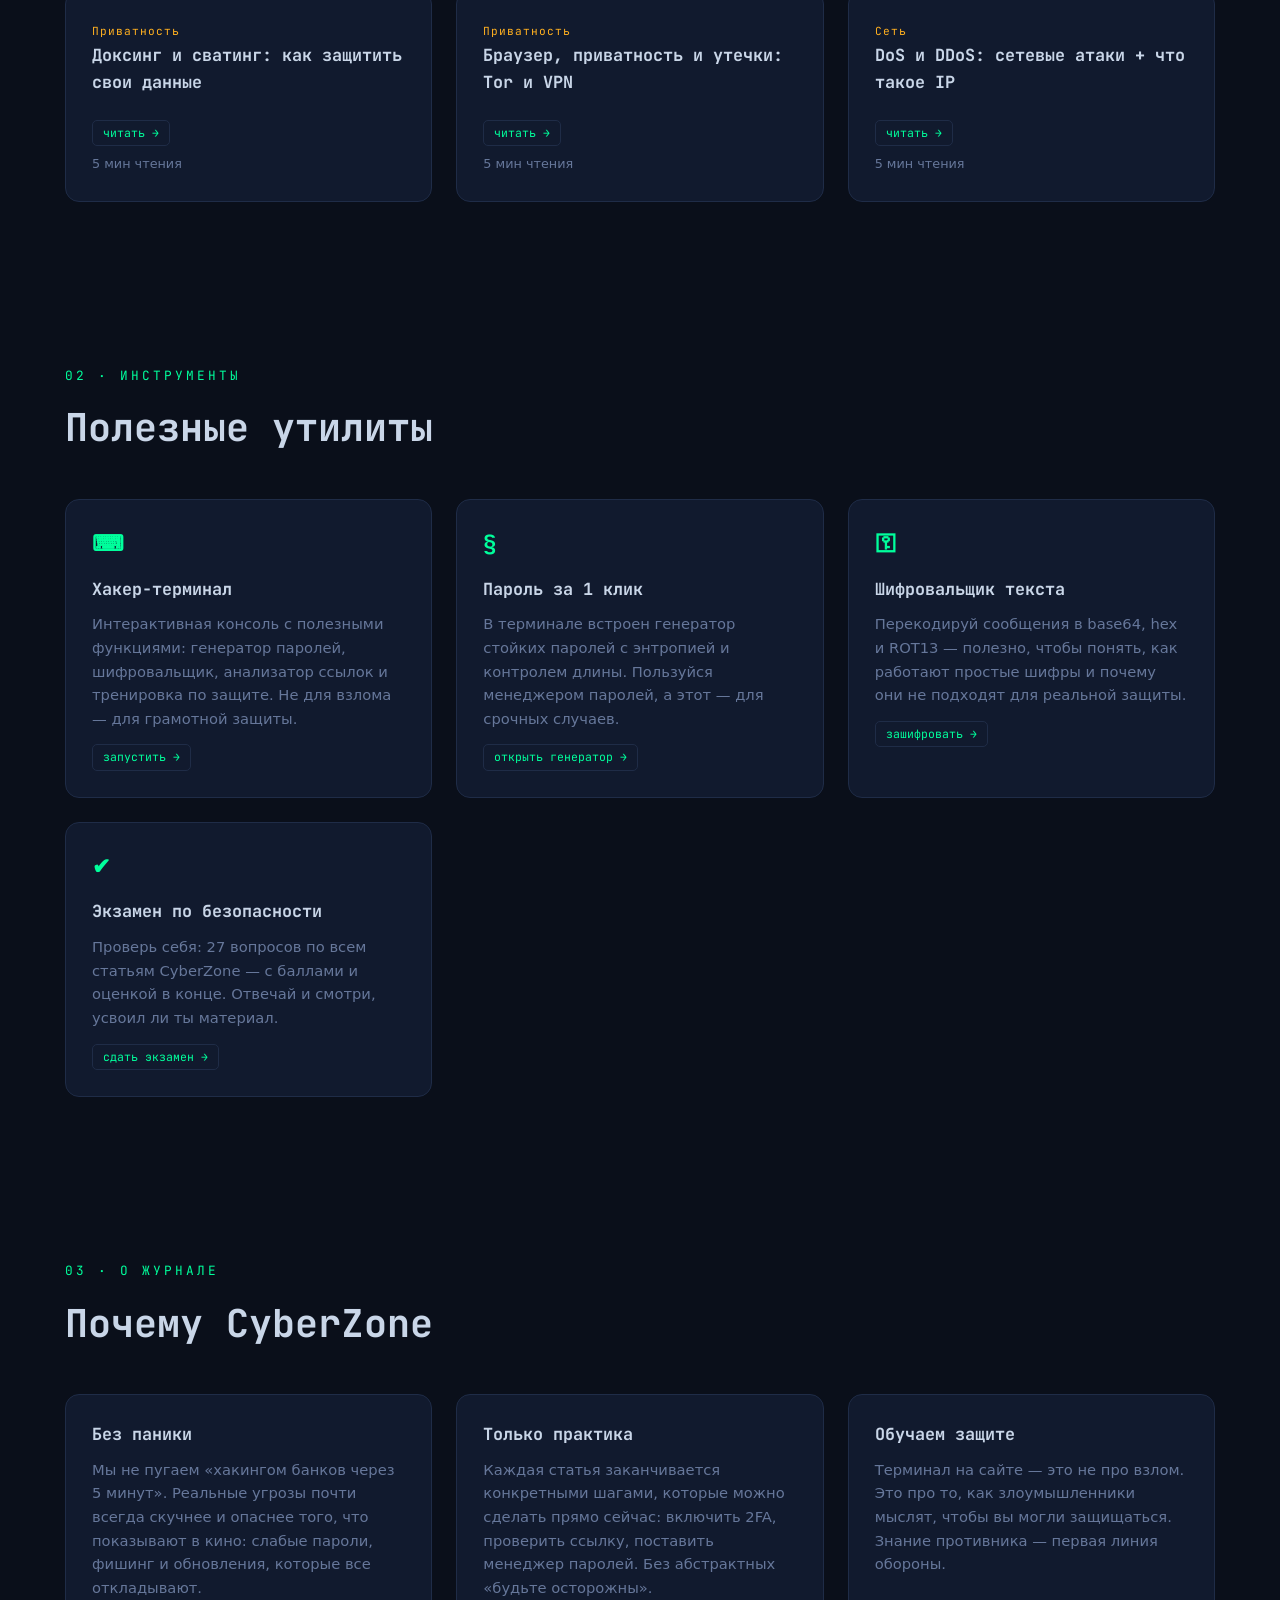
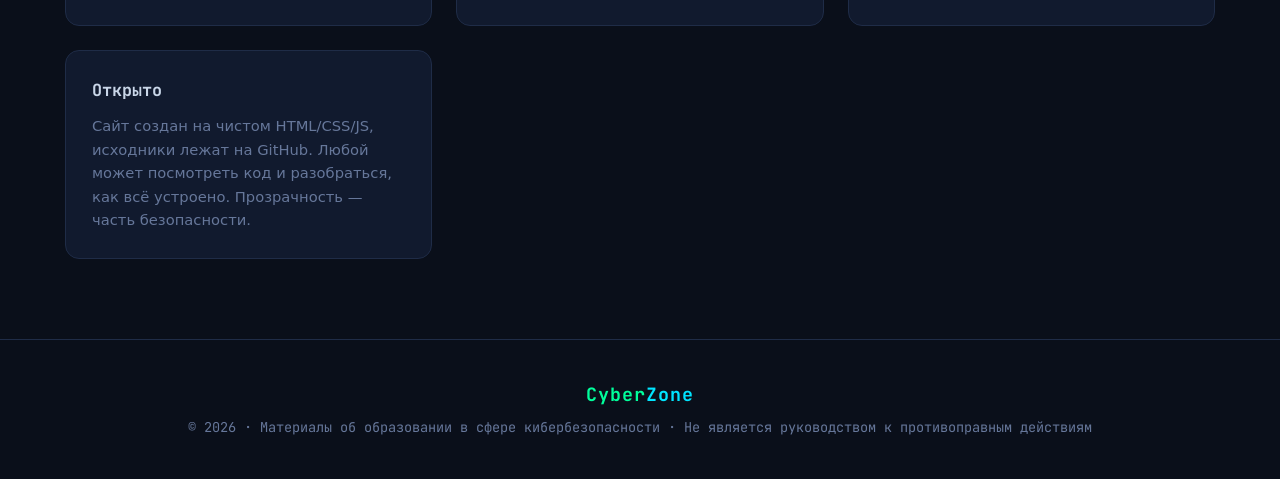
==== commit ba1ae846: "CyberZone: ???????? ????/??????????? ? ?????-?????? ? ???????? ?????????" ====
--- a/index.html
+++ b/index.html
@@ -20,6 +20,7 @@
     <a href="index.html#about">о журнале</a>
     <a href="exam.html">экзамен</a>
     <a href="hack-terminal.html">терминал</a>
+    <a href="admin.html" class="admin-link">⚙ админ</a>
     <a href="https://github.com" target="_blank" rel="noopener" class="gh-btn">github ↗</a>
   </div>
 </nav>
@@ -148,5 +149,6 @@
 })();
 </script>
 <script src="js/main.js"></script>
+<div id="authOverlay"></div>
 </body>
 </html>
--- a/css/style.css
+++ b/css/style.css
@@ -183,4 +183,33 @@
   nav .links{gap:12px}
   nav .links a{font-size:.8rem}
   .gh-btn{display:none}
-}+}
+/* ---- окно входа / регистрации ---- */
+#authOverlay{
+  position:fixed;inset:0;z-index:1000;display:flex;align-items:center;justify-content:center;
+  background:rgba(3,6,12,.88);backdrop-filter:blur(6px);
+  opacity:0;visibility:hidden;transition:.25s;
+}
+#authOverlay.show{opacity:1;visibility:visible}
+.auth-modal{
+  width:min(420px,92vw);background:var(--panel);border:1px solid var(--green);
+  border-radius:16px;padding:32px 30px;box-shadow:0 0 60px rgba(0,255,156,.15);
+  transform:translateY(10px);transition:.25s;
+}
+#authOverlay.show .auth-modal{transform:translateY(0)}
+.auth-modal .lob{font-family:var(--mono);font-weight:800;font-size:1.3rem;color:var(--green);letter-spacing:1px;text-align:center}
+.auth-modal .sub{text-align:center;color:var(--muted);font-size:.85rem;margin:6px 0 22px}
+.auth-modal .errline{color:var(--red);font-family:var(--mono);font-size:.8rem;min-height:18px;margin-bottom:8px}
+.auth-modal label{display:block;color:var(--muted);font-size:.8rem;margin:10px 0 4px}
+.auth-modal .field{margin-bottom:4px}
+.auth-tabs{display:flex;gap:8px;margin-bottom:18px;background:#0d1424;border:1px solid var(--line);border-radius:10px;padding:4px}
+.auth-tabs button{flex:1;border:none;background:transparent;color:var(--muted);font-family:var(--mono);font-size:.85rem;padding:9px;border-radius:8px;cursor:pointer}
+.auth-tabs button.on{background:var(--green);color:#03120a;font-weight:700}
+.auth-hint{text-align:center;margin-top:16px;font-size:.75rem;color:var(--muted)}
+.auth-hint span{cursor:pointer;color:var(--cyan)}
+/* ---- вкладка админа в меню ---- */
+nav .links a.admin-link{display:none;color:var(--green);border:1px solid var(--green);border-radius:5px;padding:5px 10px}
+:root.has-admin nav .links a.admin-link{display:inline-block}
+.btn.block{width:100%;margin-top:12px}
+.user-chip{display:none;font-family:var(--mono);font-size:.8rem;color:var(--cyan);margin-right:6px}
+:root.has-admin .user-chip{display:inline-block}
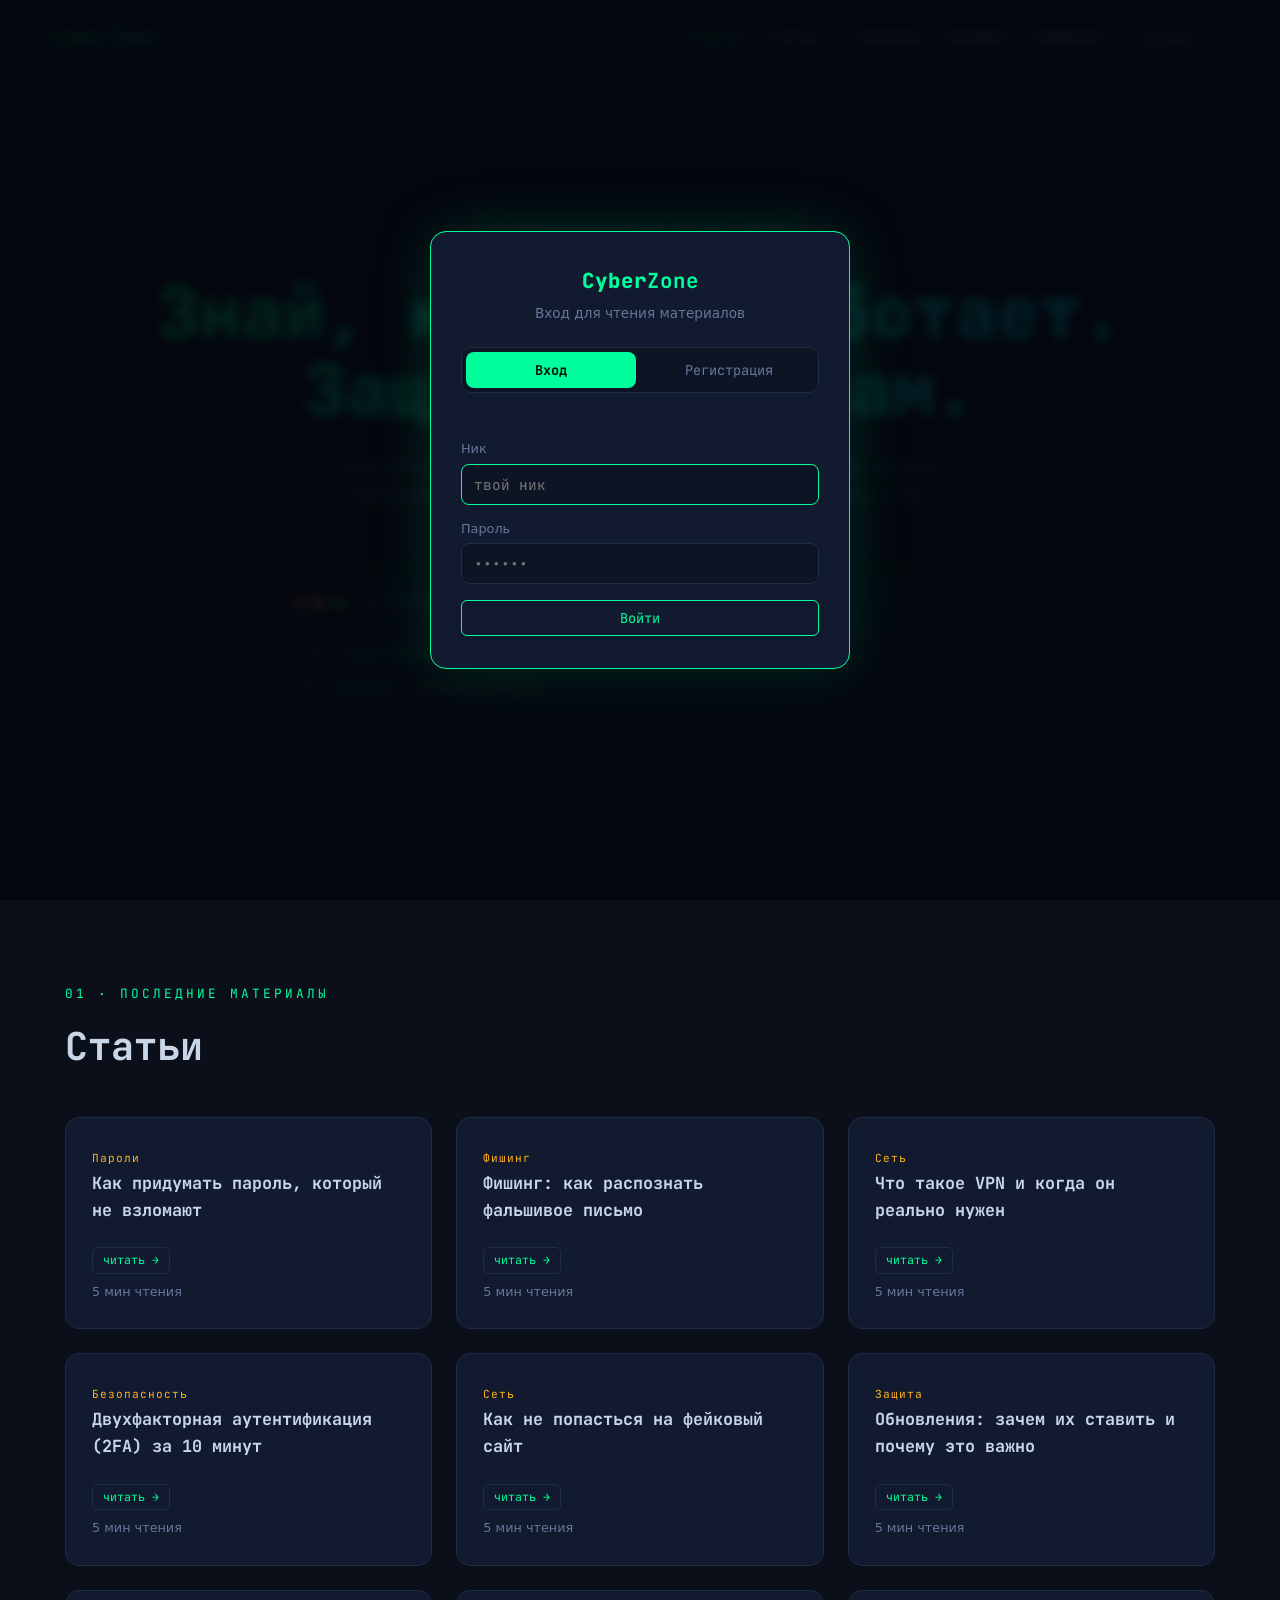
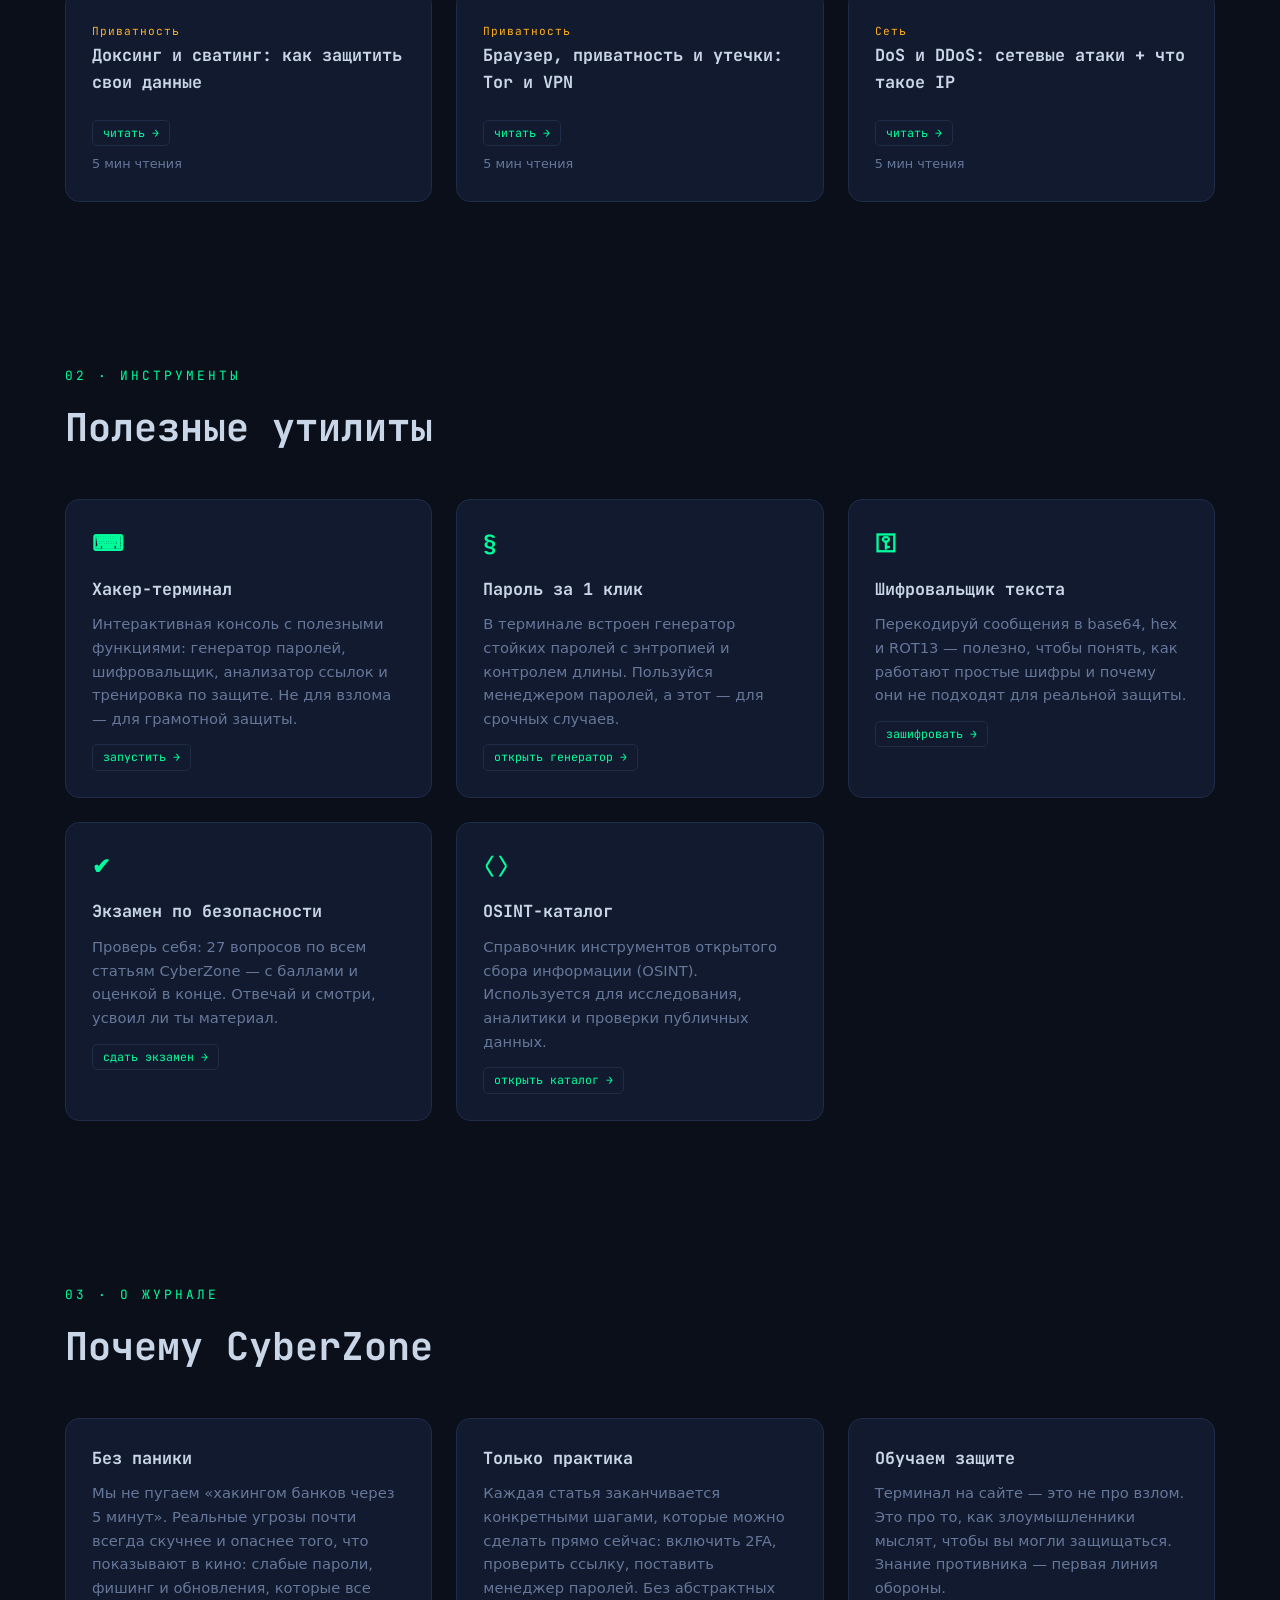
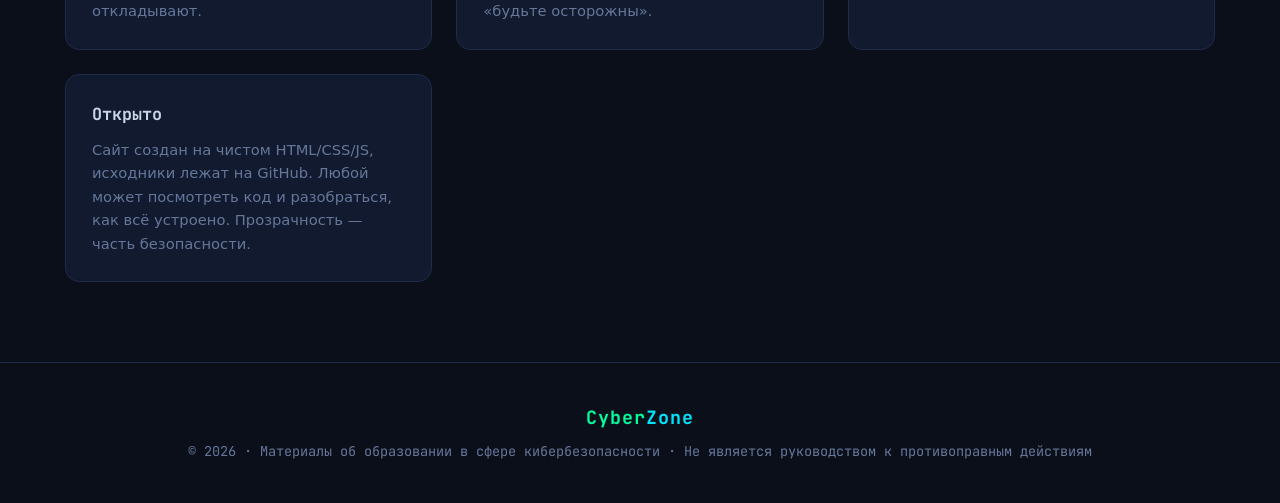
==== commit b16f6fab: "CyberZone: ???????? ???????? OSINT-???????? ? ???????" ====
--- a/index.html
+++ b/index.html
@@ -84,6 +84,12 @@
         <p>Проверь себя: 27 вопросов по всем статьям CyberZone — с баллами и оценкой в конце. Отвечай и смотри, усвоил ли ты материал.</p>
         <a href="exam.html" class="sa"><span class="tag">сдать экзамен →</span></a>
       </div>
+      <div class="card">
+        <span class="icon">⟨⟩</span>
+        <h3>OSINT-каталог</h3>
+        <p>Справочник инструментов открытого сбора информации (OSINT). Используется для исследования, аналитики и проверки публичных данных.</p>
+        <a href="https://osint-catalog.org" target="_blank" rel="noopener" class="sa"><span class="tag">открыть каталог →</span></a>
+      </div>
     </div>
   </div>
 </section>
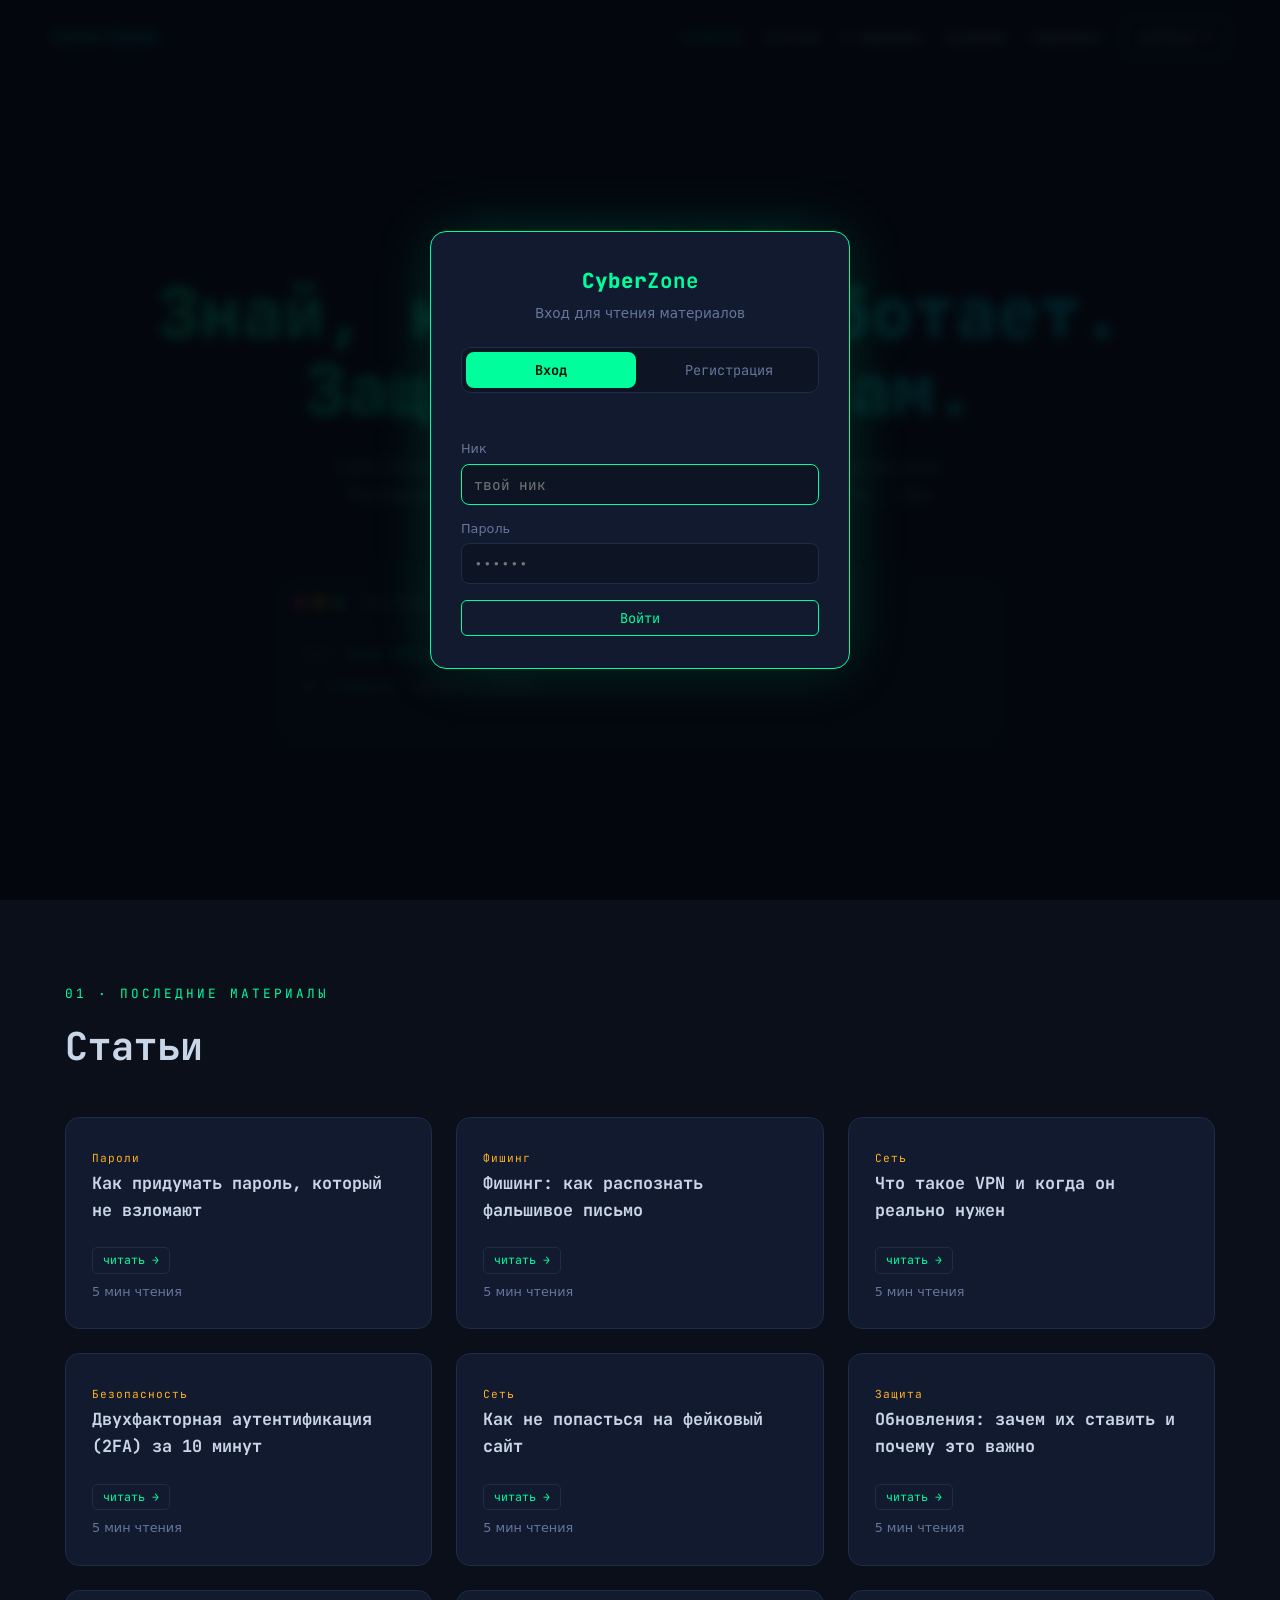
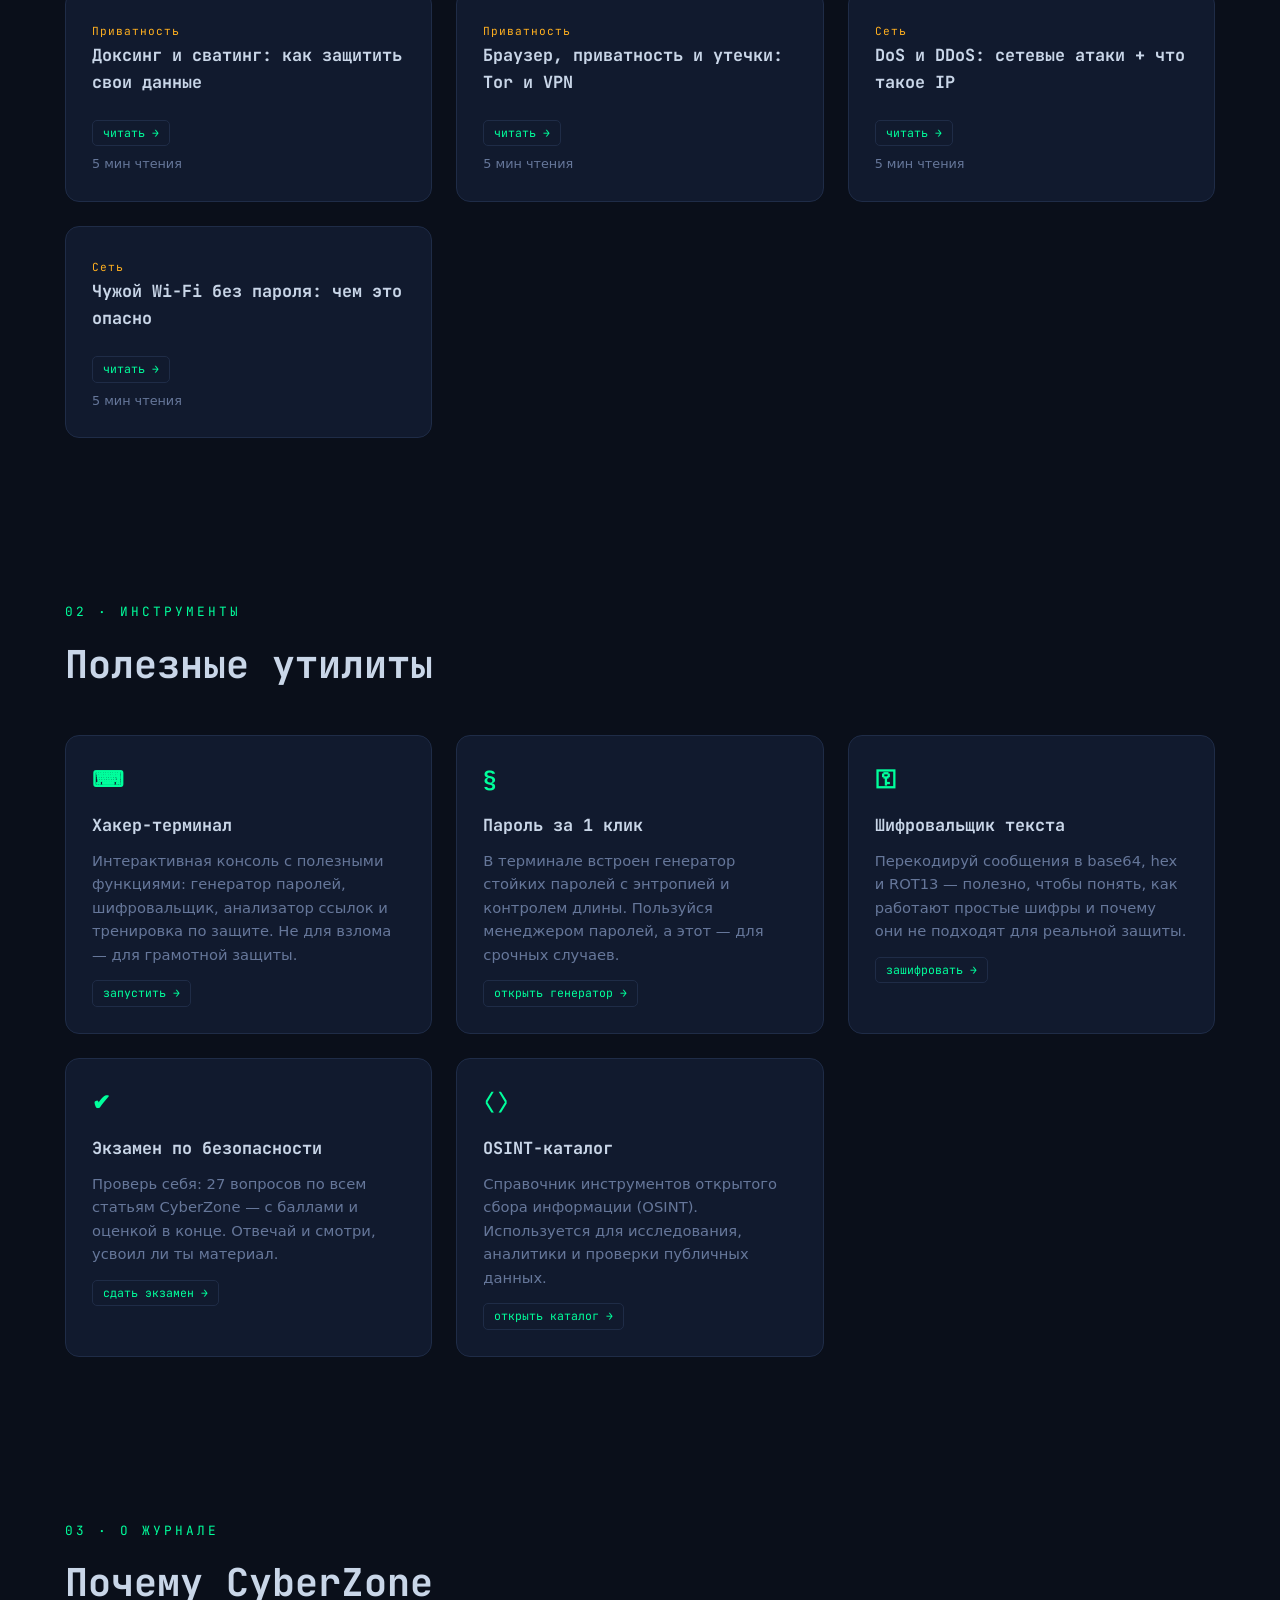
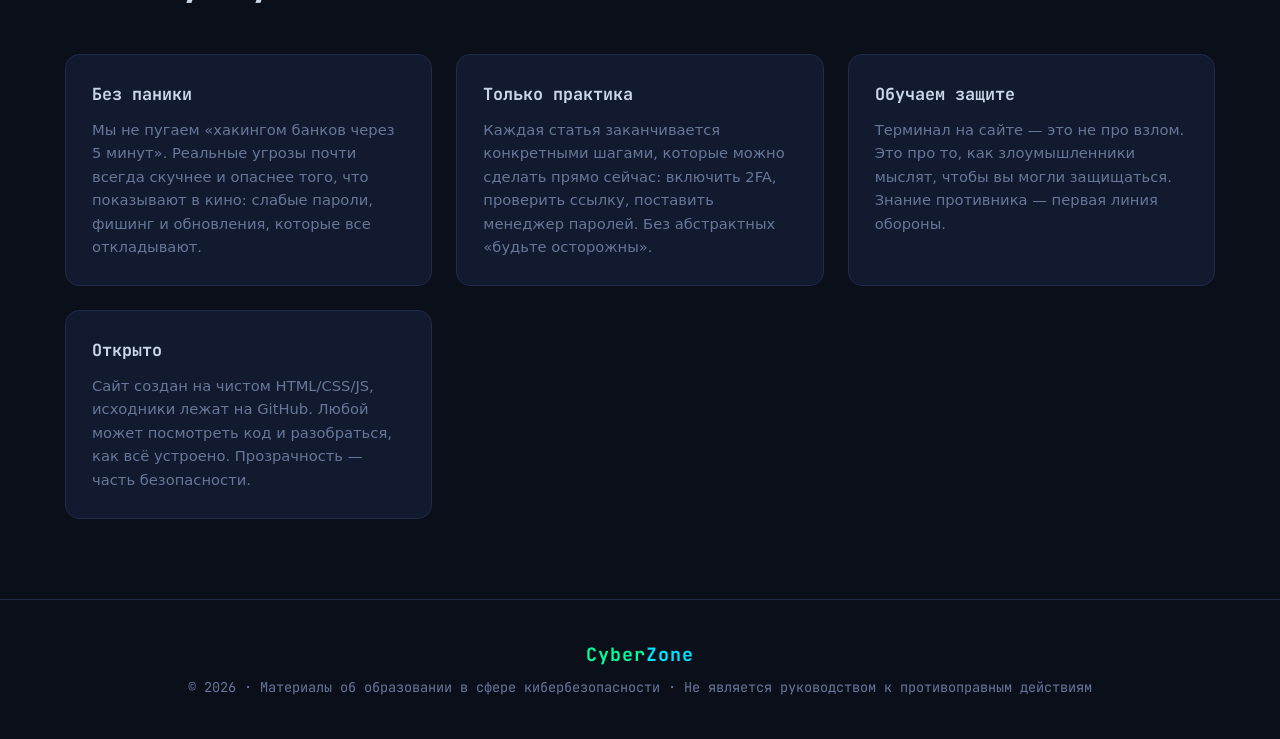
==== commit 2250cad0: "CyberZone: ???????? ?????? ?? ????????? ????? Wi-Fi ?????" ====
--- a/index.html
+++ b/index.html
@@ -134,7 +134,8 @@
   {title:'Обновления: зачем их ставить и почему это важно', cat:'Защита', file:'article-updates', keywords:['обновление','патч','уязвимость','windows']},
   {title:'Доксинг и сватинг: как защитить свои данные', cat:'Приватность', file:'article-doxxing', keywords:['доксинг','докс','сватинг','приватность','личные данные','сваты']},
   {title:'Браузер, приватность и утечки: Tor и VPN', cat:'Приватность', file:'article-browsers', keywords:['браузер','tor','vpn','утечка','приватность','анонимность','трафик']},
-  {title:'DoS и DDoS: сетевые атаки + что такое IP', cat:'Сеть', file:'article-ddos', keywords:['ddos','dos','атака','ip','сеть','провайдер','ботнет','защита']}
+  {title:'DoS и DDoS: сетевые атаки + что такое IP', cat:'Сеть', file:'article-ddos', keywords:['ddos','dos','атака','ip','сеть','провайдер','ботнет','защита']},
+  {title:'Чужой Wi-Fi без пароля: чем это опасно', cat:'Сеть', file:'article-wifi', keywords:['wifi','wi-fi','вай-фай','сеть','перехват','публичный','безопасность']}
 ];
 </script>
 <script>
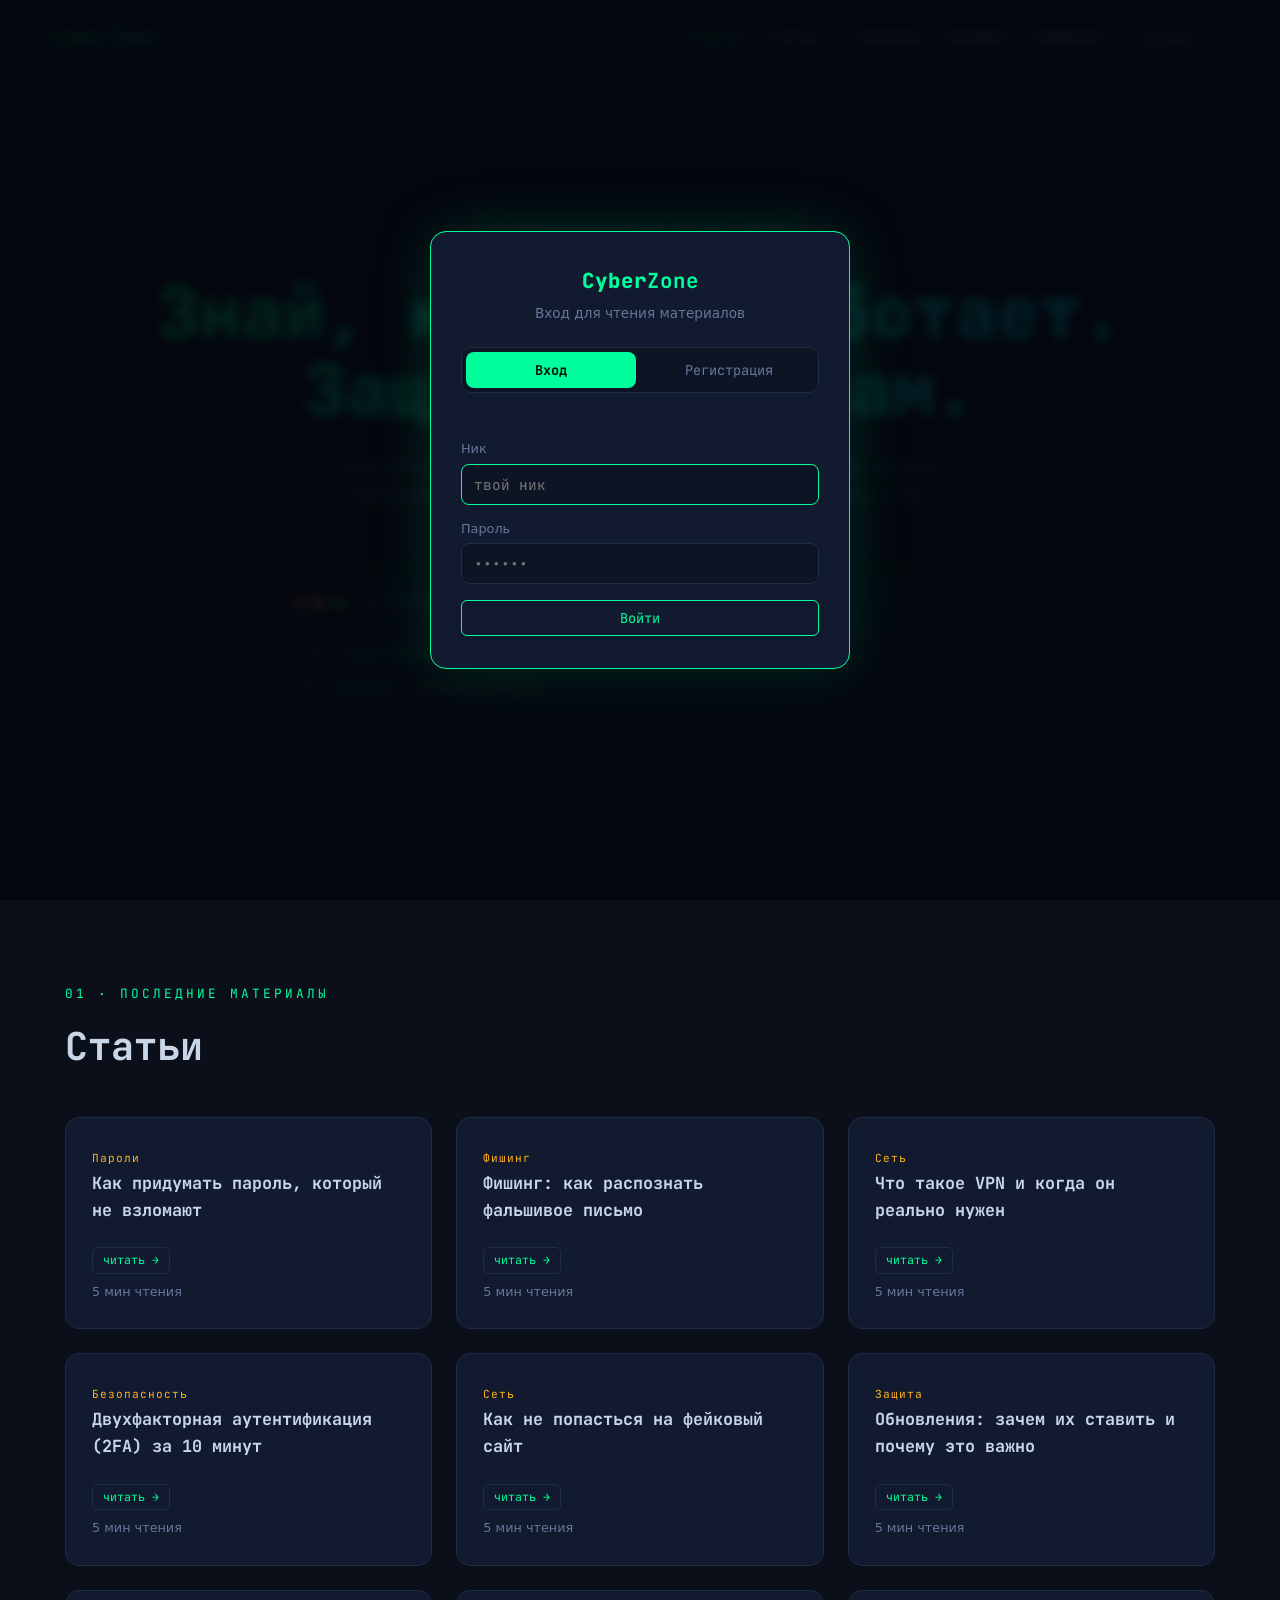
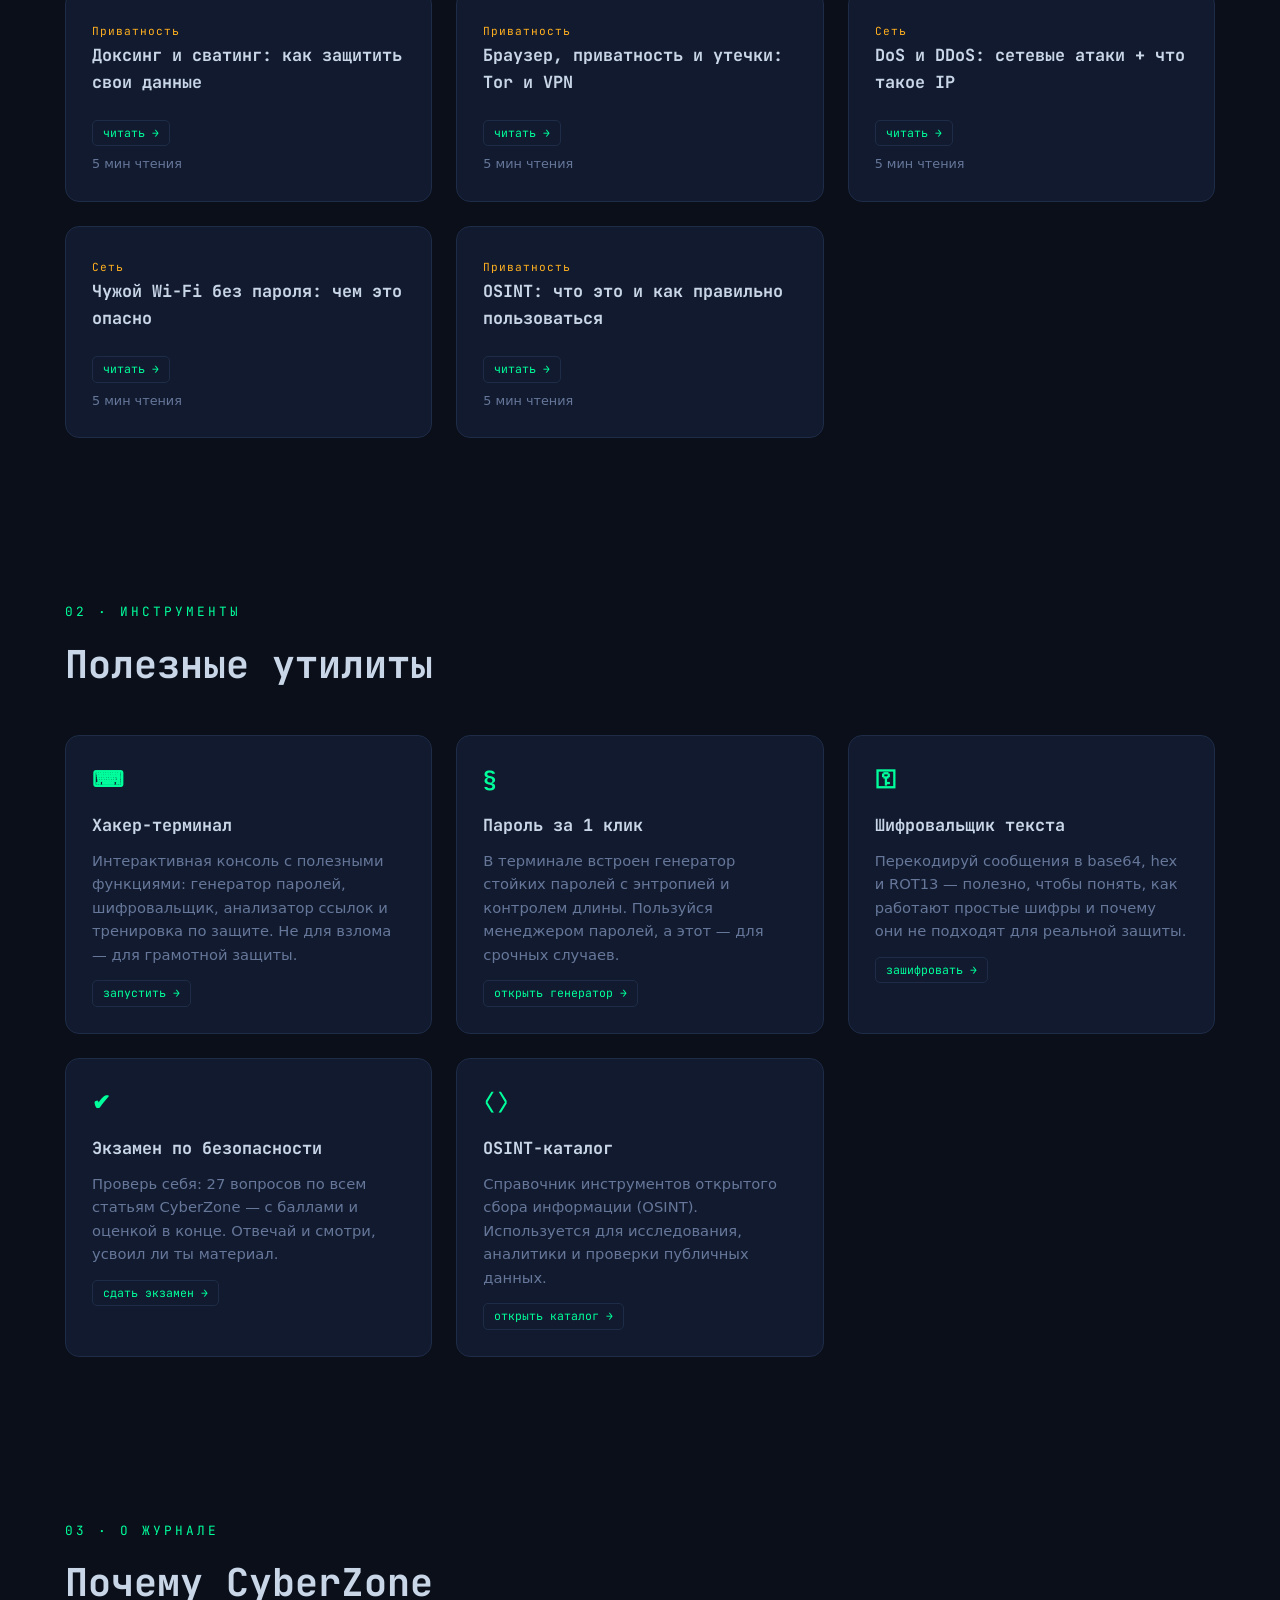
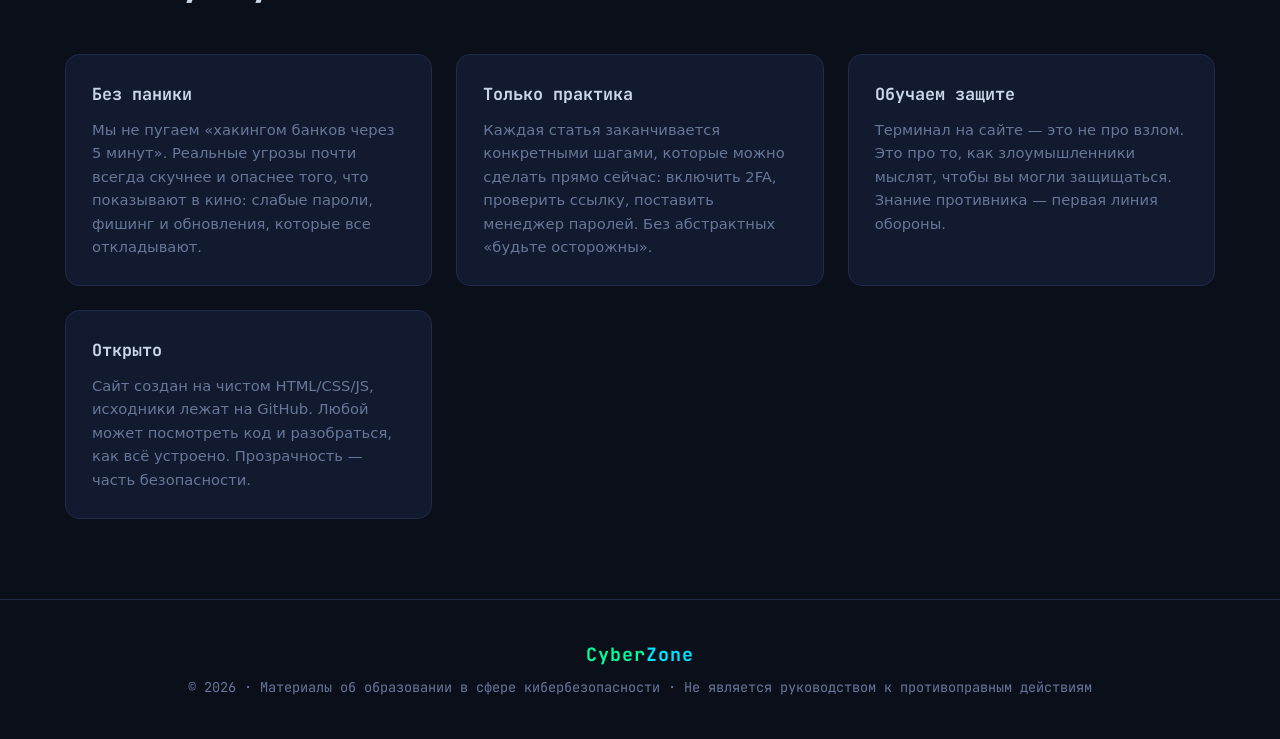
==== commit f6cbd0a2: "CyberZone: ???????? ?????? ??? OSINT" ====
--- a/index.html
+++ b/index.html
@@ -135,7 +135,8 @@
   {title:'Доксинг и сватинг: как защитить свои данные', cat:'Приватность', file:'article-doxxing', keywords:['доксинг','докс','сватинг','приватность','личные данные','сваты']},
   {title:'Браузер, приватность и утечки: Tor и VPN', cat:'Приватность', file:'article-browsers', keywords:['браузер','tor','vpn','утечка','приватность','анонимность','трафик']},
   {title:'DoS и DDoS: сетевые атаки + что такое IP', cat:'Сеть', file:'article-ddos', keywords:['ddos','dos','атака','ip','сеть','провайдер','ботнет','защита']},
-  {title:'Чужой Wi-Fi без пароля: чем это опасно', cat:'Сеть', file:'article-wifi', keywords:['wifi','wi-fi','вай-фай','сеть','перехват','публичный','безопасность']}
+  {title:'Чужой Wi-Fi без пароля: чем это опасно', cat:'Сеть', file:'article-wifi', keywords:['wifi','wi-fi','вай-фай','сеть','перехват','публичный','безопасность']},
+  {title:'OSINT: что это и как правильно пользоваться', cat:'Приватность', file:'article-osint', keywords:['osint','разведка','открытые источники','аналитика','данные','каталог']}
 ];
 </script>
 <script>
